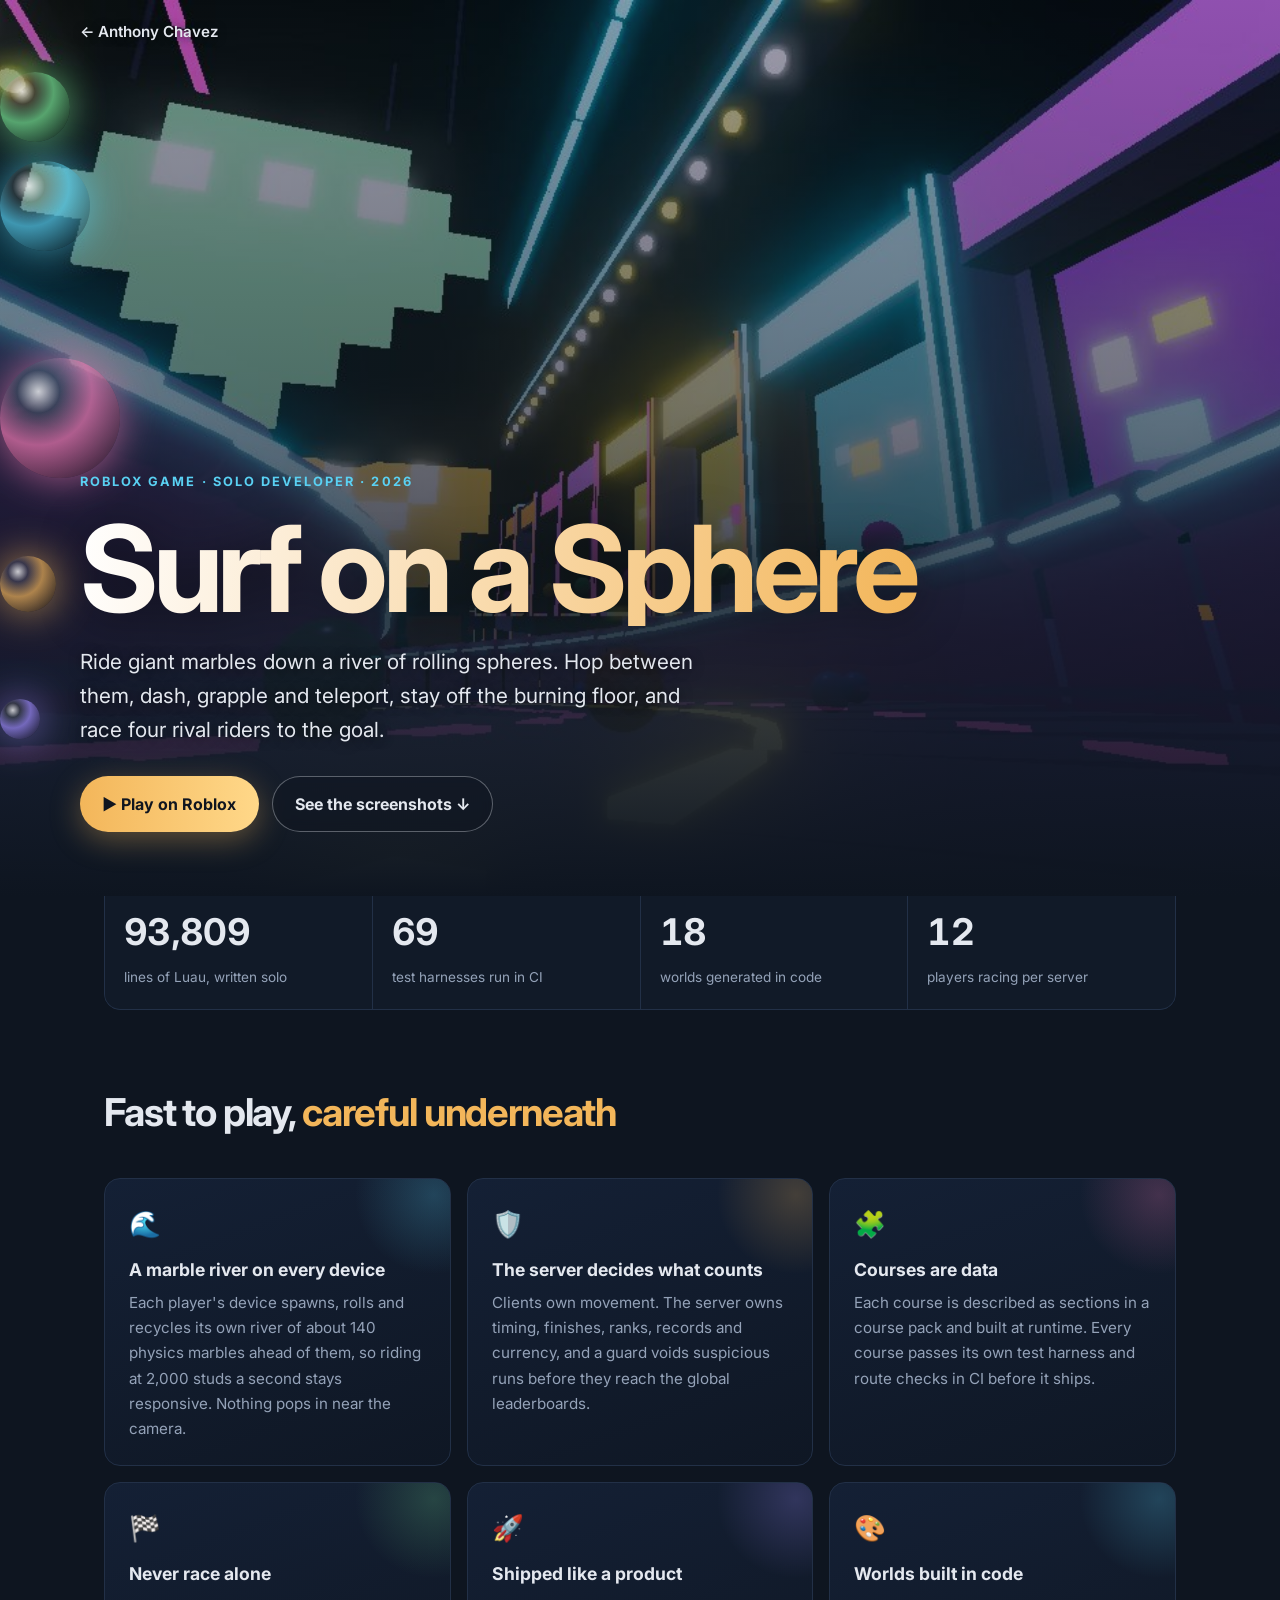
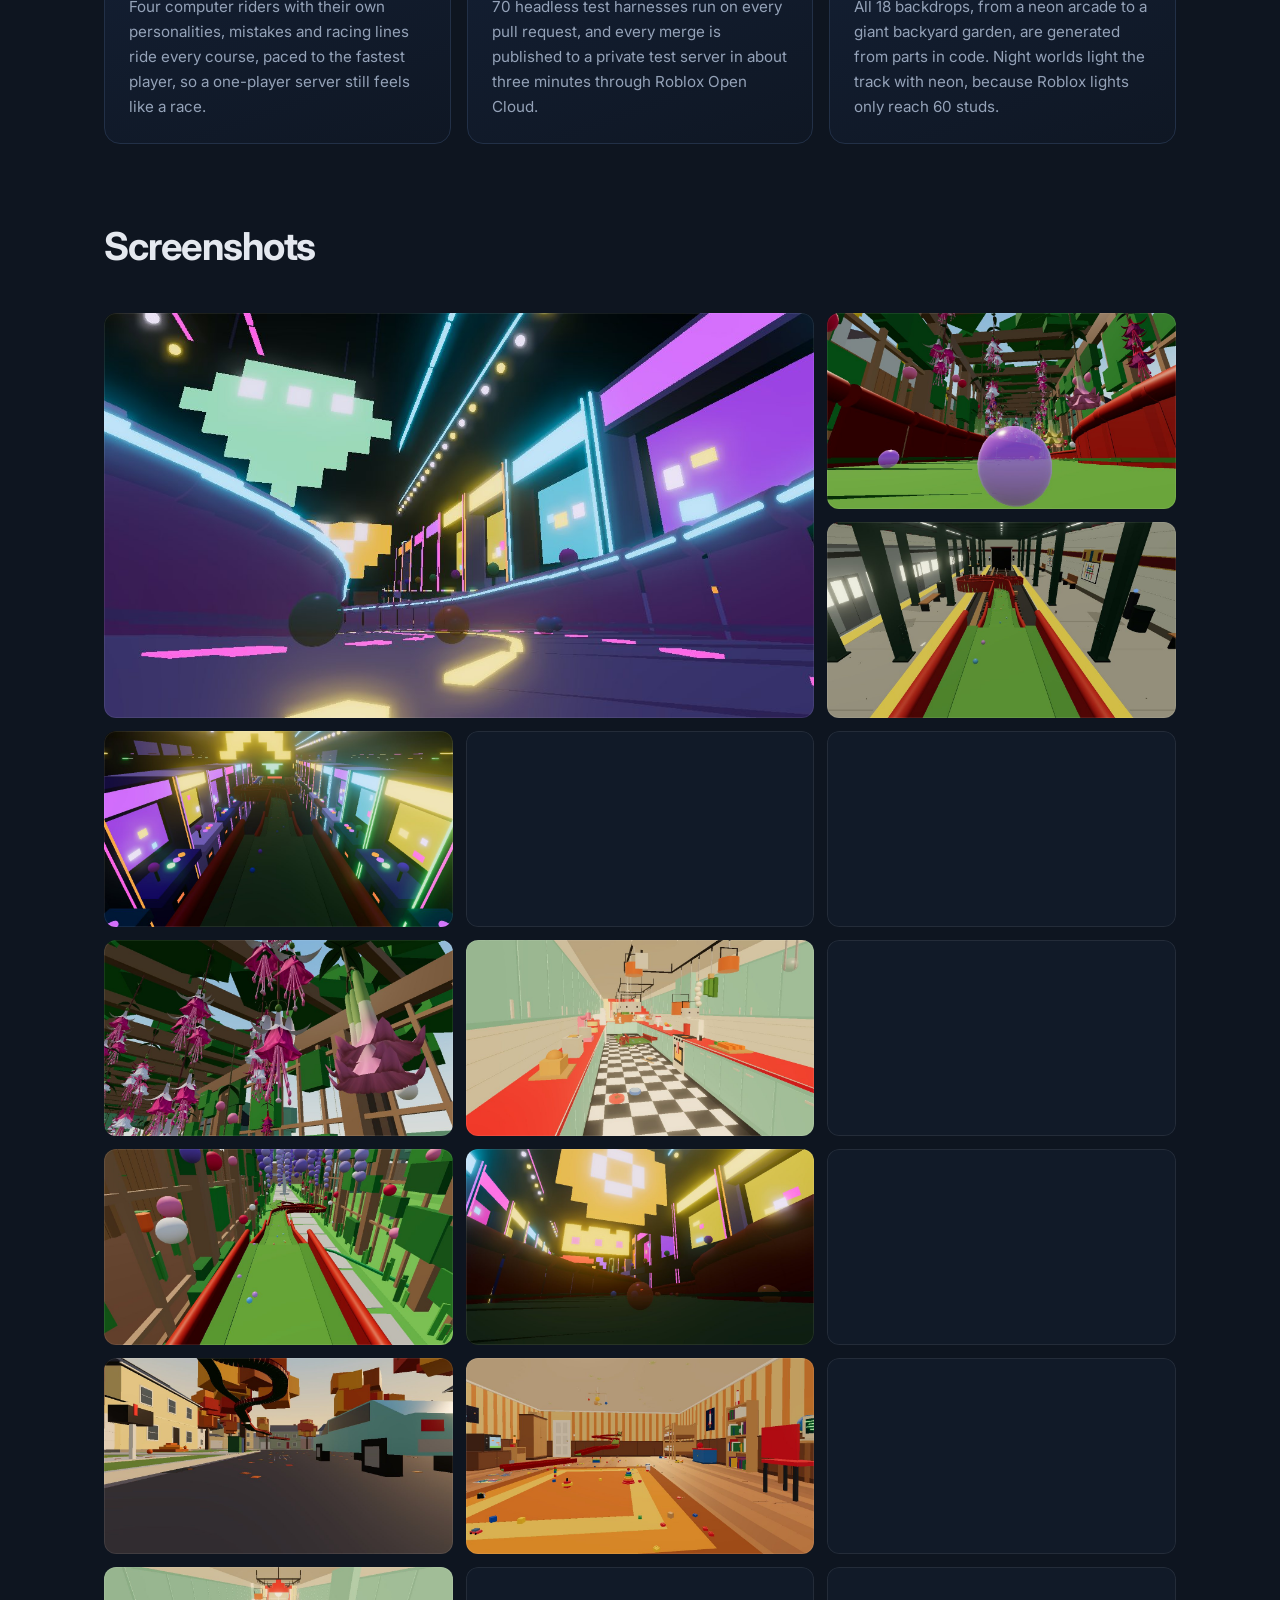
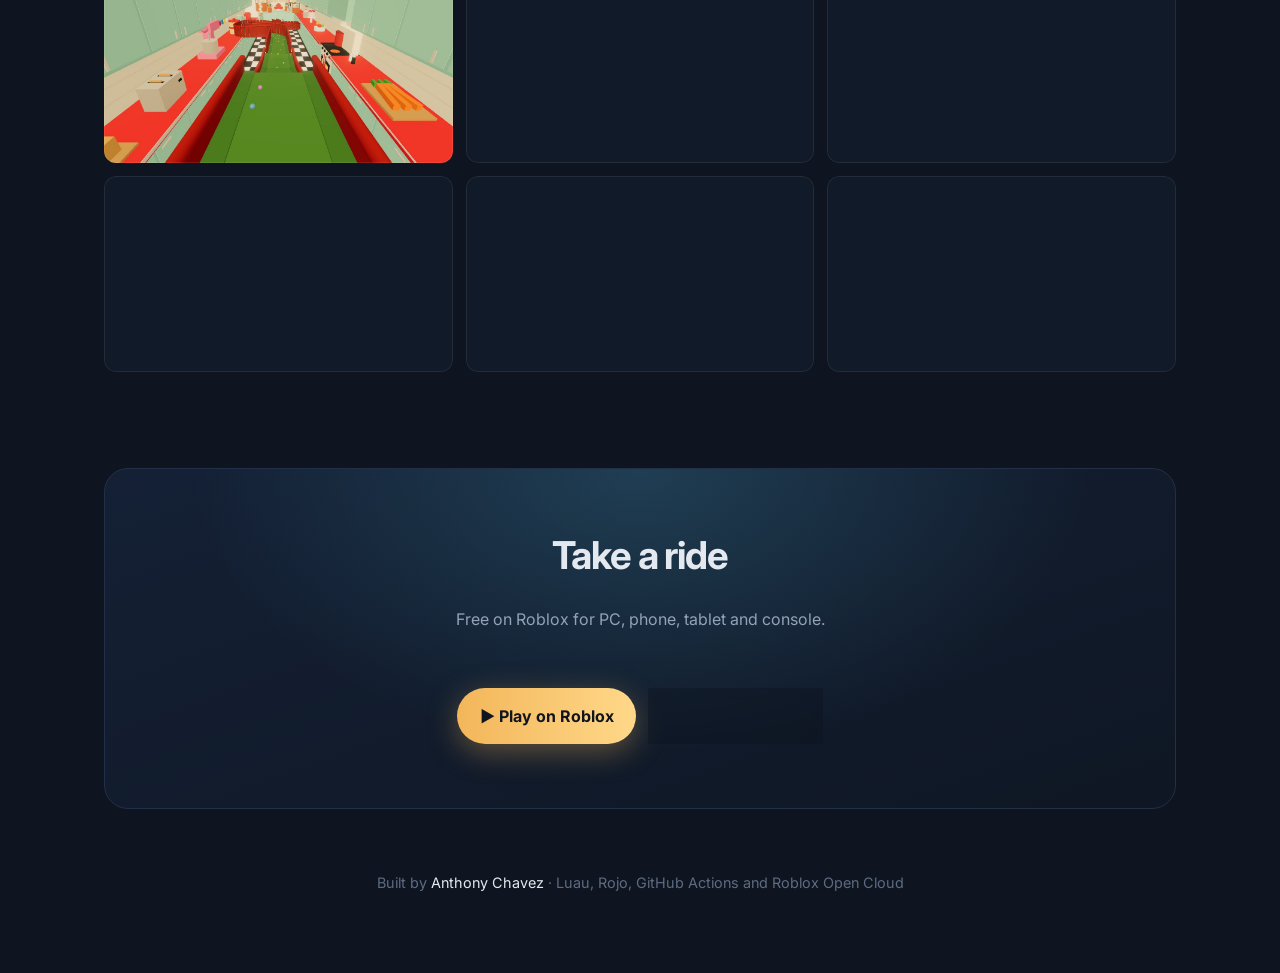
==== surf-on-a-sphere/index.html @ d5e3d101 "Mobile hamburger menu; Surf on a Sphere project and game page Co-Authored-By: Claude Opus 5.5 <norep" ====
<!doctype html>
<html lang="en">
<head>
<meta charset="utf-8">
<meta name="viewport" content="width=device-width, initial-scale=1, viewport-fit=cover">
<meta name="theme-color" content="#0e1520">
<title>Surf on a Sphere · Anthony Chavez</title>
<meta name="description" content="Surf on a Sphere, a Roblox marble-racing platformer built solo by Anthony Chavez.">
<link rel="stylesheet" href="https://fonts.googleapis.com/css2?family=Inter:wght@400;500;600;700&display=swap">
<link rel="stylesheet" href="../style.css">
</head>
<body>
<div class="spot" aria-hidden="true"></div>
<button class="menu-btn" type="button" aria-label="Open menu" aria-expanded="false" aria-controls="mnav"><i></i><i></i><i></i></button>
<nav class="mnav" id="mnav" aria-label="Menu"><a href="../#about"><small>01</small>About</a><a href="../#experience"><small>02</small>Experience</a><a href="../#projects"><small>03</small>Projects</a><a href="../#education"><small>04</small>Education</a><a href="../resume/Anthony_Chavez_Resume.pdf" target="_blank" rel="noopener"><small>05</small>Resume ↗</a>
  <div class="social"><a href="https://github.com/ant-codez" target="_blank" rel="noopener" aria-label="GitHub"><svg viewBox="0 0 16 16" fill="currentColor" aria-hidden="true"><path d="M8 0C3.58 0 0 3.58 0 8c0 3.54 2.29 6.53 5.47 7.59.4.07.55-.17.55-.38 0-.19-.01-.82-.01-1.49-2.01.37-2.53-.49-2.69-.94-.09-.23-.48-.94-.82-1.13-.28-.15-.68-.52-.01-.53.63-.01 1.08.58 1.23.82.72 1.21 1.87.87 2.33.66.07-.52.28-.87.51-1.07-1.78-.2-3.64-.89-3.64-3.95 0-.87.31-1.59.82-2.15-.08-.2-.36-1.02.08-2.12 0 0 .67-.21 2.2.82.64-.18 1.32-.27 2-.27.68 0 1.36.09 2 .27 1.53-1.04 2.2-.82 2.2-.82.44 1.1.16 1.92.08 2.12.51.56.82 1.27.82 2.15 0 3.07-1.87 3.75-3.65 3.95.29.25.54.73.54 1.48 0 1.07-.01 1.93-.01 2.2 0 .21.15.46.55.38A8.013 8.013 0 0016 8c0-4.42-3.58-8-8-8z"/></svg></a><a href="https://www.linkedin.com/in/anthony-chavezdev" target="_blank" rel="noopener" aria-label="LinkedIn"><svg viewBox="0 0 24 24" fill="currentColor" aria-hidden="true"><path d="M20.45 20.45h-3.55v-5.57c0-1.33-.02-3.04-1.85-3.04-1.85 0-2.14 1.45-2.14 2.94v5.67H9.35V9h3.41v1.56h.05c.48-.9 1.64-1.85 3.37-1.85 3.6 0 4.27 2.37 4.27 5.46v6.28zM5.34 7.43a2.06 2.06 0 110-4.12 2.06 2.06 0 010 4.12zM7.12 20.45H3.56V9h3.56v11.45zM22.22 0H1.77C.79 0 0 .77 0 1.73v20.54C0 23.23.79 24 1.77 24h20.45c.98 0 1.78-.77 1.78-1.73V1.73C24 .77 23.2 0 22.22 0z"/></svg></a><a href="mailto:anthonychavez1337@gmail.com" aria-label="Email"><svg viewBox="0 0 24 24" fill="none" stroke="currentColor" stroke-width="1.8" stroke-linecap="round" stroke-linejoin="round" aria-hidden="true"><rect x="2.5" y="4.5" width="19" height="15" rx="2"/><path d="M3 6l9 7 9-7"/></svg></a><a href="../resume/Anthony_Chavez_Resume.pdf" target="_blank" rel="noopener" aria-label="Resume (PDF)"><svg viewBox="0 0 24 24" fill="none" stroke="currentColor" stroke-width="1.8" stroke-linecap="round" stroke-linejoin="round" aria-hidden="true"><path d="M14 2H6a2 2 0 00-2 2v16a2 2 0 002 2h12a2 2 0 002-2V8z"/><path d="M14 2v6h6M8 13h8M8 17h6"/></svg></a></div>
</nav>
<div class="sos">
  <div class="top"><a href="../index.html#projects">← Anthony Chavez</a></div>
  <header class="hero">
    <div class="bg" style="background-image:url('shots/01.jpg')" aria-hidden="true"></div>
    <div class="orbs" aria-hidden="true"><span style="--c:rgba(90,209,243,.8);width:90px;height:90px;top:18%;--y0:0px;--y1:60px;--d:14s;animation-delay:-3s"></span><span style="--c:rgba(243,182,90,.8);width:56px;height:56px;top:62%;--y0:0px;--y1:-40px;--d:11s;animation-delay:-7s"></span><span style="--c:rgba(243,122,180,.8);width:120px;height:120px;top:40%;--y0:20px;--y1:-30px;--d:19s;animation-delay:-12s"></span><span style="--c:rgba(160,140,255,.8);width:40px;height:40px;top:78%;--y0:0px;--y1:20px;--d:9s;animation-delay:-2s"></span><span style="--c:rgba(120,230,150,.8);width:70px;height:70px;top:8%;--y0:10px;--y1:50px;--d:16s;animation-delay:-9s"></span></div>
    <div class="inner">
      <p class="kicker">Roblox game · Solo developer · 2026</p>
      <h1>Surf on a Sphere</h1>
      <p class="lead">Ride giant marbles down a river of rolling spheres. Hop between them, dash, grapple and teleport, stay off the burning floor, and race four rival riders to the goal.</p>
      <div class="ctas"><a class="btn primary" href="https://www.roblox.com/games/78065401856956/Surf-on-a-Sphere" target="_blank" rel="noopener">▶ Play on Roblox</a><a class="btn ghost" href="#gallery">See the screenshots ↓</a></div>
    </div>
  </header>

  <div class="wrap">
    <div class="stats reveal">
      <div><b data-count="95000">95,000</b><span>lines of Luau, written solo</span></div>
      <div><b data-count="70">70</b><span>test harnesses run in CI</span></div>
      <div><b data-count="18">18</b><span>worlds generated in code</span></div>
      <div><b data-count="12">12</b><span>players racing per server</span></div>
    </div>

    <section class="block" aria-labelledby="how">
      <h2 id="how" class="reveal">Fast to play, <em>careful underneath</em></h2>
      <div class="features">
<article class="feat reveal" style="--c:rgba(90, 209, 243, .22);transition-delay:0ms"><span class="ico" aria-hidden="true">🌊</span><h3>A marble river on every device</h3><p>Each player's device spawns, rolls and recycles its own river of about 140 physics marbles ahead of them, so riding at 2,000 studs a second stays responsive. Nothing pops in near the camera.</p></article>
<article class="feat reveal" style="--c:rgba(243, 182, 90, .22);transition-delay:80ms"><span class="ico" aria-hidden="true">🛡️</span><h3>The server decides what counts</h3><p>Clients own movement. The server owns timing, finishes, ranks, records and currency, and a guard voids suspicious runs before they reach the global leaderboards.</p></article>
<article class="feat reveal" style="--c:rgba(243, 122, 180, .22);transition-delay:160ms"><span class="ico" aria-hidden="true">🧩</span><h3>Courses are data</h3><p>Each course is described as sections in a course pack and built at runtime. Every course passes its own test harness and route checks in CI before it ships.</p></article>
<article class="feat reveal" style="--c:rgba(120, 230, 150, .2);transition-delay:0ms"><span class="ico" aria-hidden="true">🏁</span><h3>Never race alone</h3><p>Four computer riders with their own personalities, mistakes and racing lines ride every course, paced to the fastest player, so a one-player server still feels like a race.</p></article>
<article class="feat reveal" style="--c:rgba(160, 140, 255, .22);transition-delay:80ms"><span class="ico" aria-hidden="true">🚀</span><h3>Shipped like a product</h3><p>70 headless test harnesses run on every pull request, and every merge is published to a private test server in about three minutes through Roblox Open Cloud.</p></article>
<article class="feat reveal" style="--c:rgba(90, 209, 243, .22);transition-delay:160ms"><span class="ico" aria-hidden="true">🎨</span><h3>Worlds built in code</h3><p>All 18 backdrops, from a neon arcade to a giant backyard garden, are generated from parts in code. Night worlds light the track with neon, because Roblox lights only reach 60 studs.</p></article>
      </div>
    </section>

    <section class="block" id="gallery" aria-labelledby="gal">
      <h2 id="gal" class="reveal">Screenshots</h2>
      <div class="gallery">
<button class="shot reveal" type="button" data-full="shots/01.jpg" data-cap="Retro Arcade: riding at full speed under the neon" aria-label="Open screenshot: Retro Arcade: riding at full speed under the neon" style="transition-delay:0ms"><img src="shots/01.jpg" alt="Retro Arcade: riding at full speed under the neon" loading="eager" decoding="async" width="1166" height="656"><figcaption>Retro Arcade: riding at full speed under the neon</figcaption></button>
<button class="shot reveal" type="button" data-full="shots/02.jpg" data-cap="Backyard Garden: marble-sized among the flowers" aria-label="Open screenshot: Backyard Garden: marble-sized among the flowers" style="transition-delay:70ms"><img src="shots/02.jpg" alt="Backyard Garden: marble-sized among the flowers" loading="eager" decoding="async" width="1166" height="656"><figcaption>Backyard Garden: marble-sized among the flowers</figcaption></button>
<button class="shot reveal" type="button" data-full="shots/03.jpg" data-cap="Subway Station, seen from the sky deck" aria-label="Open screenshot: Subway Station, seen from the sky deck" style="transition-delay:140ms"><img src="shots/03.jpg" alt="Subway Station, seen from the sky deck" loading="eager" decoding="async" width="1166" height="656"><figcaption>Subway Station, seen from the sky deck</figcaption></button>
<button class="shot reveal" type="button" data-full="shots/04.jpg" data-cap="Retro Arcade, seen from the sky deck" aria-label="Open screenshot: Retro Arcade, seen from the sky deck" style="transition-delay:0ms"><img src="shots/04.jpg" alt="Retro Arcade, seen from the sky deck" loading="lazy" decoding="async" width="1166" height="656"><figcaption>Retro Arcade, seen from the sky deck</figcaption></button>
<button class="shot reveal" type="button" data-full="shots/05.jpg" data-cap="80s Toy Bedroom" aria-label="Open screenshot: 80s Toy Bedroom" style="transition-delay:70ms"><img src="shots/05.jpg" alt="80s Toy Bedroom" loading="lazy" decoding="async" width="1166" height="656"><figcaption>80s Toy Bedroom</figcaption></button>
<button class="shot reveal" type="button" data-full="shots/06.jpg" data-cap="Cul-de-sac" aria-label="Open screenshot: Cul-de-sac" style="transition-delay:140ms"><img src="shots/06.jpg" alt="Cul-de-sac" loading="lazy" decoding="async" width="1166" height="656"><figcaption>Cul-de-sac</figcaption></button>
<button class="shot reveal" type="button" data-full="shots/07.jpg" data-cap="Backyard Garden: fuchsias over the track" aria-label="Open screenshot: Backyard Garden: fuchsias over the track" style="transition-delay:0ms"><img src="shots/07.jpg" alt="Backyard Garden: fuchsias over the track" loading="lazy" decoding="async" width="1166" height="656"><figcaption>Backyard Garden: fuchsias over the track</figcaption></button>
<button class="shot reveal" type="button" data-full="shots/08.jpg" data-cap="Diner Kitchen" aria-label="Open screenshot: Diner Kitchen" style="transition-delay:70ms"><img src="shots/08.jpg" alt="Diner Kitchen" loading="lazy" decoding="async" width="1166" height="656"><figcaption>Diner Kitchen</figcaption></button>
<button class="shot reveal" type="button" data-full="shots/09.jpg" data-cap="Aurora Harbour at night" aria-label="Open screenshot: Aurora Harbour at night" style="transition-delay:140ms"><img src="shots/09.jpg" alt="Aurora Harbour at night" loading="lazy" decoding="async" width="1166" height="656"><figcaption>Aurora Harbour at night</figcaption></button>
<button class="shot reveal" type="button" data-full="shots/10.jpg" data-cap="Backyard Garden, seen from the sky deck" aria-label="Open screenshot: Backyard Garden, seen from the sky deck" style="transition-delay:0ms"><img src="shots/10.jpg" alt="Backyard Garden, seen from the sky deck" loading="lazy" decoding="async" width="1166" height="656"><figcaption>Backyard Garden, seen from the sky deck</figcaption></button>
<button class="shot reveal" type="button" data-full="shots/11.jpg" data-cap="Retro Arcade: pixel art overhead" aria-label="Open screenshot: Retro Arcade: pixel art overhead" style="transition-delay:70ms"><img src="shots/11.jpg" alt="Retro Arcade: pixel art overhead" loading="lazy" decoding="async" width="1166" height="656"><figcaption>Retro Arcade: pixel art overhead</figcaption></button>
<button class="shot reveal" type="button" data-full="shots/12.jpg" data-cap="Subway Station: down on the platform" aria-label="Open screenshot: Subway Station: down on the platform" style="transition-delay:140ms"><img src="shots/12.jpg" alt="Subway Station: down on the platform" loading="lazy" decoding="async" width="1166" height="656"><figcaption>Subway Station: down on the platform</figcaption></button>
<button class="shot reveal" type="button" data-full="shots/13.jpg" data-cap="Cul-de-sac: down in the gutter" aria-label="Open screenshot: Cul-de-sac: down in the gutter" style="transition-delay:0ms"><img src="shots/13.jpg" alt="Cul-de-sac: down in the gutter" loading="lazy" decoding="async" width="1166" height="656"><figcaption>Cul-de-sac: down in the gutter</figcaption></button>
<button class="shot reveal" type="button" data-full="shots/14.jpg" data-cap="80s Toy Bedroom: looking back up the room" aria-label="Open screenshot: 80s Toy Bedroom: looking back up the room" style="transition-delay:70ms"><img src="shots/14.jpg" alt="80s Toy Bedroom: looking back up the room" loading="lazy" decoding="async" width="1166" height="656"><figcaption>80s Toy Bedroom: looking back up the room</figcaption></button>
<button class="shot reveal" type="button" data-full="shots/15.jpg" data-cap="Backyard Garden: looking up through the pergola" aria-label="Open screenshot: Backyard Garden: looking up through the pergola" style="transition-delay:140ms"><img src="shots/15.jpg" alt="Backyard Garden: looking up through the pergola" loading="lazy" decoding="async" width="1166" height="656"><figcaption>Backyard Garden: looking up through the pergola</figcaption></button>
<button class="shot reveal" type="button" data-full="shots/16.jpg" data-cap="Diner Kitchen, seen from the sky deck" aria-label="Open screenshot: Diner Kitchen, seen from the sky deck" style="transition-delay:0ms"><img src="shots/16.jpg" alt="Diner Kitchen, seen from the sky deck" loading="lazy" decoding="async" width="1166" height="656"><figcaption>Diner Kitchen, seen from the sky deck</figcaption></button>
<button class="shot reveal" type="button" data-full="shots/17.jpg" data-cap="The 18 backdrops, all built from parts in code" aria-label="Open screenshot: The 18 backdrops, all built from parts in code" style="transition-delay:70ms"><img src="shots/17.jpg" alt="The 18 backdrops, all built from parts in code" loading="lazy" decoding="async" width="1166" height="656"><figcaption>The 18 backdrops, all built from parts in code</figcaption></button>
<button class="shot reveal" type="button" data-full="shots/18.jpg" data-cap="The daily shop" aria-label="Open screenshot: The daily shop" style="transition-delay:140ms"><img src="shots/18.jpg" alt="The daily shop" loading="lazy" decoding="async" width="1166" height="656"><figcaption>The daily shop</figcaption></button>
<button class="shot reveal" type="button" data-full="shots/19.jpg" data-cap="Marble skins" aria-label="Open screenshot: Marble skins" style="transition-delay:0ms"><img src="shots/19.jpg" alt="Marble skins" loading="lazy" decoding="async" width="1166" height="656"><figcaption>Marble skins</figcaption></button>
<button class="shot reveal" type="button" data-full="shots/20.jpg" data-cap="More marble skins" aria-label="Open screenshot: More marble skins" style="transition-delay:70ms"><img src="shots/20.jpg" alt="More marble skins" loading="lazy" decoding="async" width="1166" height="656"><figcaption>More marble skins</figcaption></button>
<button class="shot reveal" type="button" data-full="shots/21.jpg" data-cap="The marble skin collection" aria-label="Open screenshot: The marble skin collection" style="transition-delay:140ms"><img src="shots/21.jpg" alt="The marble skin collection" loading="lazy" decoding="async" width="1166" height="656"><figcaption>The marble skin collection</figcaption></button>
      </div>
    </section>

    <section class="closing reveal" aria-labelledby="cta">
      <h2 id="cta">Take a ride</h2>
      <p>Free on Roblox for PC, phone, tablet and console.</p>
      <div class="ctas"><a class="btn primary" href="https://www.roblox.com/games/78065401856956/Surf-on-a-Sphere" target="_blank" rel="noopener">▶ Play on Roblox</a><a class="btn ghost" href="../index.html#projects">Back to portfolio</a></div>
    </section>
    <p class="sos-foot">Built by <a href="../index.html">Anthony Chavez</a> · Luau, Rojo, GitHub Actions and Roblox Open Cloud</p>
  </div>
</div>
<div class="lightbox" role="dialog" aria-modal="true" aria-label="Screenshot viewer" aria-hidden="true">
  <button class="lb-btn lb-close" type="button" aria-label="Close">✕</button>
  <button class="lb-btn lb-prev" type="button" aria-label="Previous screenshot">‹</button>
  <figure><img alt=""><figcaption></figcaption></figure>
  <button class="lb-btn lb-next" type="button" aria-label="Next screenshot">›</button>
</div>
<script>
(function () {
  var reduce = matchMedia('(prefers-reduced-motion: reduce)').matches;
  var spot = document.querySelector('.spot');
  if (spot && !reduce) {
    addEventListener('pointermove', function (e) {
      spot.style.setProperty('--x', e.clientX + 'px');
      spot.style.setProperty('--y', e.clientY + 'px');
    }, { passive: true });
  }

  // Mobile menu
  var btn = document.querySelector('.menu-btn'), mnav = document.getElementById('mnav');
  function setMenu(open) {
    if (!btn) return;
    btn.setAttribute('aria-expanded', open ? 'true' : 'false');
    btn.setAttribute('aria-label', open ? 'Close menu' : 'Open menu');
    mnav.classList.toggle('open', open);
    document.body.classList.toggle('menu-open', open);
    if (open) { var f = mnav.querySelector('a'); if (f) f.focus({ preventScroll: true }); }
  }
  if (btn) {
    btn.addEventListener('click', function () { setMenu(btn.getAttribute('aria-expanded') !== 'true'); });
    mnav.addEventListener('click', function (e) { if (e.target.closest('a')) setMenu(false); });
    addEventListener('keydown', function (e) { if (e.key === 'Escape' && mnav.classList.contains('open')) { setMenu(false); btn.focus(); } });
    matchMedia('(min-width: 1024px)').addEventListener('change', function (m) { if (m.matches) setMenu(false); });
  }

  // Sidebar: highlight the section in view
  var links = document.querySelectorAll('nav.sections a');
  if (links.length && 'IntersectionObserver' in window) {
    var byId = {};
    links.forEach(function (a) { byId[a.getAttribute('href').slice(1)] = a; });
    var io = new IntersectionObserver(function (entries) {
      entries.forEach(function (en) {
        if (en.isIntersecting) {
          links.forEach(function (a) { a.classList.remove('on'); });
          var a = byId[en.target.id]; if (a) a.classList.add('on');
        }
      });
    }, { rootMargin: '-30% 0px -60% 0px' });
    Object.keys(byId).forEach(function (id) { var s = document.getElementById(id); if (s) io.observe(s); });
  }

  // Game page: reveal on scroll, count-up stats
  var rev = document.querySelectorAll('.reveal');
  if (rev.length) {
    if (reduce || !('IntersectionObserver' in window)) rev.forEach(function (el) { el.classList.add('in'); });
    else {
      var ro = new IntersectionObserver(function (entries) {
        entries.forEach(function (en) { if (en.isIntersecting) { en.target.classList.add('in'); ro.unobserve(en.target); } });
      }, { rootMargin: '0px 0px -8% 0px' });
      rev.forEach(function (el) { ro.observe(el); });
    }
  }
  var nums = document.querySelectorAll('[data-count]');
  if (nums.length && !reduce && 'IntersectionObserver' in window) {
    var co = new IntersectionObserver(function (entries) {
      entries.forEach(function (en) {
        if (!en.isIntersecting) return;
        co.unobserve(en.target);
        var el = en.target, to = +el.dataset.count, suf = el.dataset.suffix || '', t0 = performance.now();
        (function tick(t) {
          var k = Math.min(1, (t - t0) / 1400), v = Math.round(to * (1 - Math.pow(1 - k, 3)));
          el.textContent = v.toLocaleString('en-US') + suf;
          if (k < 1) requestAnimationFrame(tick);
        })(t0);
      });
    });
    nums.forEach(function (el) { co.observe(el); });
  }

  // Game page: lightbox
  var shots = Array.prototype.slice.call(document.querySelectorAll('.shot'));
  var lb = document.querySelector('.lightbox');
  if (shots.length && lb) {
    var img = lb.querySelector('img'), cap = lb.querySelector('figcaption'), idx = 0, last = null;
    function show(i) {
      idx = (i + shots.length) % shots.length;
      var s = shots[idx];
      img.src = s.dataset.full; img.alt = s.dataset.cap || '';
      cap.innerHTML = '';
      cap.appendChild(document.createTextNode(s.dataset.cap || ''));
      var n = document.createElement('span'); n.textContent = (idx + 1) + ' / ' + shots.length; cap.appendChild(n);
    }
    function open(i) { last = document.activeElement; show(i); lb.classList.add('open'); lb.setAttribute('aria-hidden', 'false'); document.body.classList.add('menu-open'); lb.querySelector('.lb-close').focus(); }
    function close() { lb.classList.remove('open'); lb.setAttribute('aria-hidden', 'true'); document.body.classList.remove('menu-open'); if (last) last.focus(); }
    shots.forEach(function (s, i) { s.addEventListener('click', function () { open(i); }); });
    lb.querySelector('.lb-close').addEventListener('click', close);
    lb.querySelector('.lb-prev').addEventListener('click', function () { show(idx - 1); });
    lb.querySelector('.lb-next').addEventListener('click', function () { show(idx + 1); });
    lb.addEventListener('click', function (e) { if (e.target === lb) close(); });
    addEventListener('keydown', function (e) {
      if (!lb.classList.contains('open')) return;
      if (e.key === 'Escape') close();
      else if (e.key === 'ArrowLeft') show(idx - 1);
      else if (e.key === 'ArrowRight') show(idx + 1);
    });
    var x0 = null;
    lb.addEventListener('touchstart', function (e) { x0 = e.touches[0].clientX; }, { passive: true });
    lb.addEventListener('touchend', function (e) {
      if (x0 === null) return; var dx = e.changedTouches[0].clientX - x0; x0 = null;
      if (Math.abs(dx) > 50) show(idx + (dx < 0 ? 1 : -1));
    });
  }
})();
</script>
</body>
</html>
---- style.css ----
/* Layout: two columns on desktop. The left column (name, role, section nav, social links) stays pinned while the right column scrolls.
   One column on phones. Deliberately single-theme (dark), so colors are set explicitly. */
:root {
  --bg: #0e1520; --bg-hi: #17243a; --fg: #e4e8ef; --text: #94a2b8; --dim: #5d6b80; --line: #223047;
  --accent: #f3b65a; --accent-bg: rgba(243, 182, 90, .1); --card-hover: rgba(148, 162, 184, .06);
  --sans: "Inter", system-ui, -apple-system, "Segoe UI", sans-serif;
  color-scheme: dark;
}
* { box-sizing: border-box; }
html { scroll-behavior: smooth; -webkit-text-size-adjust: 100%; }
@media (prefers-reduced-motion: reduce) { html { scroll-behavior: auto; } }
body { margin: 0; background: var(--bg); color: var(--text); font-family: var(--sans); font-size: 16px; line-height: 1.65; -webkit-font-smoothing: antialiased; }
body::selection, ::selection { background: var(--accent); color: var(--bg); }
.spot { pointer-events: none; position: fixed; inset: 0; z-index: 0; background: radial-gradient(600px at var(--x, 50%) var(--y, -10%), rgba(60, 90, 150, .16), transparent 80%); }
a { color: var(--fg); text-decoration: none; }
a:hover { color: var(--accent); }
:focus-visible { outline: 2px solid var(--accent); outline-offset: 3px; border-radius: 4px; }
.page { position: relative; z-index: 1; max-width: 80rem; margin: 0 auto;
  padding-left: max(24px, env(safe-area-inset-left, 0px)); padding-right: max(24px, env(safe-area-inset-right, 0px)); }
.layout { display: grid; grid-template-columns: 1fr; gap: 1rem; }
header.side { padding-block: 3.5rem 1rem; display: grid; gap: 1rem; align-content: start; }
h1 { margin: 0; color: var(--fg); font-size: clamp(2.4rem, 6vw, 3rem); font-weight: 700; letter-spacing: -0.025em; line-height: 1.1; }
.role { margin: 0; color: var(--fg); font-size: 1.2rem; font-weight: 500; }
.tag { margin: 0; max-width: 20rem; }
nav.sections { display: none; }
.social { display: flex; gap: 1.25rem; align-items: center; margin-top: .5rem; }
.social a { color: var(--text); display: inline-flex; }
.social a:hover { color: var(--fg); }
.social svg { width: 22px; height: 22px; }
main { padding-block: 1rem 5rem; display: grid; gap: 5rem; }
section { display: grid; gap: 1.25rem; scroll-margin-top: 4rem; }
.sticky-h { position: sticky; top: env(safe-area-inset-top, 0px); z-index: 2; margin: 0 -24px; padding: 1rem 24px; background: rgba(14, 21, 32, .78); backdrop-filter: blur(8px); -webkit-backdrop-filter: blur(8px);
  color: var(--fg); font-size: .8rem; font-weight: 700; letter-spacing: .12em; text-transform: uppercase; }
.about p { margin: 0 0 1rem; }
.about b, .about a { color: var(--fg); font-weight: 500; }
.about a:hover { color: var(--accent); }
.email { color: var(--fg); user-select: all; }

ol.list { list-style: none; margin: 0; padding: 0; display: grid; gap: 1rem; }
.item { position: relative; display: grid; grid-template-columns: 1fr; gap: .4rem 1.5rem; padding: 1rem; margin: 0 -1rem; border-radius: 8px; transition: background-color .15s; }
.item:hover { background: var(--card-hover); box-shadow: inset 0 1px 0 rgba(148, 163, 184, .08); }
.item .when { font-size: .75rem; font-weight: 600; letter-spacing: .06em; text-transform: uppercase; color: var(--dim); padding-top: .25rem; font-variant-numeric: tabular-nums; }
.item h3 { margin: 0; font-size: 1rem; font-weight: 500; color: var(--fg); line-height: 1.4; }
.item h3 a::after { content: ""; position: absolute; inset: 0; border-radius: 8px; }
.item h3 .arrow { display: inline-block; transition: transform .15s; margin-left: .2rem; }
.item:hover h3, .item:hover h3 a { color: var(--accent); }
.item:hover h3 .arrow { transform: translate(2px, -2px); }
.item p { margin: 0; font-size: .92rem; }
.item p a { text-decoration: underline; text-decoration-color: var(--dim); text-underline-offset: 3px; position: relative; z-index: 1; }
.item .sub { color: var(--dim); font-size: .9rem; }
.pills { display: flex; flex-wrap: wrap; gap: .4rem; margin-top: .3rem; }
.pills span { font-size: .75rem; font-weight: 500; color: var(--accent); background: var(--accent-bg); padding: .2rem .7rem; border-radius: 999px; }
.more { font-weight: 600; color: var(--fg); display: inline-flex; gap: .3rem; }
.more:hover { color: var(--accent); }
.nolink { color: var(--dim); font-size: .8rem; font-weight: 400; margin-left: .4rem; }
footer { color: var(--dim); font-size: .85rem; max-width: 28rem; }
footer a { color: var(--text); }

@media (min-width: 1024px) {
  .layout { grid-template-columns: minmax(0, 1fr) minmax(0, 1.15fr); gap: 4rem; }
  header.side { position: sticky; top: 0; height: 100vh; padding-block: 6rem; display: flex; flex-direction: column; }
  header.side .grow { flex: 1; }
  nav.sections { display: grid; gap: .25rem; margin-top: 4rem; }
  nav.sections a { display: flex; align-items: center; gap: 1rem; padding: .55rem 0; font-size: .75rem; font-weight: 700; letter-spacing: .12em; text-transform: uppercase; color: var(--dim); }
  nav.sections a::before { content: ""; width: 2rem; height: 1px; background: var(--dim); transition: width .15s, background-color .15s; }
  nav.sections a:hover, nav.sections a.on { color: var(--fg); }
  nav.sections a:hover::before, nav.sections a.on::before { width: 4rem; background: var(--fg); }
  main { padding-block: 6rem; gap: 6rem; }
  .sticky-h { position: absolute; width: 1px; height: 1px; overflow: hidden; clip: rect(0 0 0 0); }
  .item { grid-template-columns: 8rem minmax(0, 1fr); }
  ol.list:hover .item { opacity: .55; transition: opacity .15s; }
  ol.list:hover .item:hover { opacity: 1; }
}

/* Mobile menu: a fixed hamburger button opens a full-screen list of the sections. Hidden on desktop, where the sidebar nav shows. */
.menu-btn { position: fixed; z-index: 30; top: max(12px, env(safe-area-inset-top, 0px)); right: max(16px, env(safe-area-inset-right, 0px));
  width: 46px; height: 46px; display: grid; place-items: center; padding: 0; border: 1px solid var(--line); border-radius: 12px;
  background: rgba(14, 21, 32, .82); backdrop-filter: blur(10px); -webkit-backdrop-filter: blur(10px); color: var(--fg); cursor: pointer; }
.menu-btn i { position: absolute; left: 13px; width: 20px; height: 2px; border-radius: 2px; background: currentColor; transition: transform .25s, opacity .2s; }
.menu-btn i:nth-child(1) { transform: translateY(-6px); }
.menu-btn i:nth-child(3) { transform: translateY(6px); }
.menu-btn[aria-expanded="true"] i:nth-child(1) { transform: rotate(45deg); }
.menu-btn[aria-expanded="true"] i:nth-child(2) { opacity: 0; }
.menu-btn[aria-expanded="true"] i:nth-child(3) { transform: rotate(-45deg); }
.mnav { position: fixed; inset: 0; z-index: 25; display: flex; flex-direction: column; justify-content: center; gap: .25rem;
  padding: 5rem max(28px, env(safe-area-inset-left, 0px)) 3rem; background: rgba(9, 14, 22, .97); backdrop-filter: blur(12px); -webkit-backdrop-filter: blur(12px);
  opacity: 0; visibility: hidden; transition: opacity .25s, visibility .25s; }
.mnav.open { opacity: 1; visibility: visible; }
.mnav a { display: flex; align-items: baseline; gap: 1rem; padding: .55rem 0; color: var(--fg); font-size: clamp(1.8rem, 8vw, 2.6rem); font-weight: 700; letter-spacing: -.02em;
  opacity: 0; transform: translateY(14px); transition: opacity .3s, transform .3s, color .15s; }
.mnav a small { color: var(--accent); font-size: .85rem; font-weight: 600; font-variant-numeric: tabular-nums; }
.mnav a:hover { color: var(--accent); }
.mnav.open a { opacity: 1; transform: none; }
.mnav.open a:nth-child(2) { transition-delay: .04s; } .mnav.open a:nth-child(3) { transition-delay: .08s; }
.mnav.open a:nth-child(4) { transition-delay: .12s; } .mnav.open a:nth-child(5) { transition-delay: .16s; } .mnav.open a:nth-child(6) { transition-delay: .2s; }
.mnav .social { margin-top: 2rem; }
body.menu-open { overflow: hidden; }
@media (min-width: 1024px) { .menu-btn, .mnav { display: none; } }
@media (prefers-reduced-motion: reduce) { .mnav a, .menu-btn i { transition: none; } }

/* Project thumbnail (Surf on a Sphere) */
.item .thumb { display: block; width: 100%; height: auto; max-width: 12rem; aspect-ratio: 16 / 9; object-fit: cover; border-radius: 6px; border: 2px solid var(--line); margin-top: .5rem; transition: border-color .15s, transform .2s; }
.item:hover .thumb { border-color: rgba(243, 182, 90, .55); }
.item .when .thumb { margin-top: .6rem; }
.item.feature { background: linear-gradient(120deg, rgba(90, 209, 243, .06), rgba(243, 182, 90, .06)); box-shadow: inset 0 0 0 1px rgba(148, 163, 184, .1); }
.new { display: inline-block; margin-left: .5rem; padding: .05rem .5rem; border-radius: 999px; font-size: .68rem; font-weight: 700; letter-spacing: .06em; text-transform: uppercase;
  color: var(--bg); background: linear-gradient(90deg, var(--accent), #5ad1f3); vertical-align: 2px; }

/* Surf on a Sphere page */
.sos { --sky: #5ad1f3; --pink: #f37ab4; position: relative; z-index: 1; overflow-x: clip; }
.sos .top { position: absolute; z-index: 5; top: 0; left: 0; right: 0; padding: max(18px, env(safe-area-inset-top, 0px)) max(24px, env(safe-area-inset-left, 0px)); }
.sos .top a { color: var(--fg); font-weight: 600; font-size: .95rem; text-shadow: 0 1px 8px rgba(0, 0, 0, .6); }
.sos .top a:hover { color: var(--accent); }
.hero { position: relative; min-height: min(100svh, 56rem); display: grid; align-items: end; padding: 7rem max(24px, env(safe-area-inset-left, 0px)) 4rem; isolation: isolate; overflow: hidden; }
.hero .bg { position: absolute; inset: 0; z-index: -2; background-size: cover; background-position: center; animation: kenburns 24s ease-in-out infinite alternate; }
.hero::before { content: ""; position: absolute; inset: 0; z-index: -1;
  background: linear-gradient(180deg, rgba(14, 21, 32, .35) 0%, rgba(14, 21, 32, .55) 45%, var(--bg) 100%), radial-gradient(80% 60% at 20% 100%, rgba(90, 209, 243, .25), transparent 70%); }
@keyframes kenburns { from { transform: scale(1.04) translate(0, 0); } to { transform: scale(1.16) translate(-2%, -2%); } }
.orbs { position: absolute; inset: 0; z-index: -1; pointer-events: none; overflow: hidden; }
.orbs span { position: absolute; border-radius: 50%; background: radial-gradient(circle at 32% 28%, rgba(255, 255, 255, .9), rgba(255, 255, 255, .15) 18%, var(--c) 45%, rgba(0, 0, 0, .55) 100%);
  box-shadow: 0 0 40px var(--c); opacity: .85; animation: roll var(--d) linear infinite; }
@keyframes roll { from { transform: translate(-20vw, var(--y0)) rotate(0); } to { transform: translate(120vw, var(--y1)) rotate(720deg); } }
.hero .inner { max-width: 70rem; width: 100%; margin: 0 auto; display: grid; gap: 1.2rem; }
.kicker { margin: 0; color: var(--sky); font-size: .8rem; font-weight: 700; letter-spacing: .16em; text-transform: uppercase; }
.sos h1 { font-size: clamp(3rem, 11vw, 7.5rem); line-height: .95; letter-spacing: -.045em;
  background: linear-gradient(100deg, #fff 0%, var(--accent) 30%, var(--pink) 50%, var(--sky) 70%, #fff 100%); background-size: 250% 100%;
  -webkit-background-clip: text; background-clip: text; color: transparent; animation: shine 8s linear infinite; filter: drop-shadow(0 4px 24px rgba(0, 0, 0, .45)); }
@keyframes shine { to { background-position: -250% 0; } }
.sos .lead { margin: 0; max-width: 40rem; color: var(--fg); font-size: clamp(1.05rem, 2.4vw, 1.3rem); text-shadow: 0 1px 12px rgba(0, 0, 0, .6); }
.ctas { display: flex; flex-wrap: wrap; gap: .8rem; margin-top: .6rem; }
.btn { display: inline-flex; align-items: center; gap: .5rem; padding: .85rem 1.4rem; border-radius: 999px; font-weight: 700; font-size: 1rem; transition: transform .15s, box-shadow .15s, background-color .15s; }
.btn.primary { color: #10151f; background: linear-gradient(90deg, var(--accent), #ffd889); box-shadow: 0 8px 30px rgba(243, 182, 90, .35); }
.btn.primary:hover { color: #10151f; transform: translateY(-2px); box-shadow: 0 12px 40px rgba(243, 182, 90, .5); }
.btn.ghost { color: var(--fg); border: 1px solid rgba(228, 232, 239, .35); background: rgba(14, 21, 32, .45); backdrop-filter: blur(6px); }
.btn.ghost:hover { color: var(--fg); border-color: var(--sky); transform: translateY(-2px); }
.wrap { max-width: 70rem; margin: 0 auto; padding: 0 max(24px, env(safe-area-inset-left, 0px)); }
.stats { display: grid; grid-template-columns: repeat(2, 1fr); gap: 1px; margin-top: -1rem; border-radius: 16px; overflow: hidden; background: var(--line); border: 1px solid var(--line); }
.stats div { display: grid; gap: .2rem; padding: 1.3rem 1.2rem; background: #111a28; }
.stats b { font-size: clamp(1.6rem, 4vw, 2.3rem); font-weight: 700; color: var(--fg); letter-spacing: -.02em; font-variant-numeric: tabular-nums; }
.stats span { font-size: .85rem; }
.sos h2 { margin: 0 0 1.5rem; color: var(--fg); font-size: clamp(1.6rem, 4vw, 2.4rem); letter-spacing: -.03em; line-height: 1.15; }
.sos h2 em { font-style: normal; color: var(--accent); }
.block { padding-block: 5rem 0; }
.features { display: grid; gap: 1rem; }
.feat { position: relative; padding: 1.5rem; border-radius: 16px; background: linear-gradient(160deg, #142035, #0f1724); border: 1px solid var(--line); overflow: hidden; transition: transform .2s, border-color .2s; }
.feat::after { content: ""; position: absolute; width: 10rem; height: 10rem; right: -4rem; top: -4rem; border-radius: 50%; background: radial-gradient(circle, var(--c, rgba(90, 209, 243, .2)), transparent 70%); }
.feat:hover { transform: translateY(-4px); border-color: rgba(90, 209, 243, .4); }
.feat h3 { margin: 0 0 .4rem; color: var(--fg); font-size: 1.1rem; }
.feat p { margin: 0; font-size: .95rem; }
.feat .ico { font-size: 1.6rem; margin-bottom: .6rem; display: block; }
.gallery { display: grid; grid-template-columns: 1fr; gap: .8rem; }
.shot { position: relative; padding: 0; border: 0; border-radius: 12px; overflow: hidden; cursor: zoom-in; background: #111a28; aspect-ratio: 16 / 9; display: block; width: 100%; }
.shot img { width: 100%; height: 100%; object-fit: cover; display: block; transition: transform .5s cubic-bezier(.2, .7, .2, 1), filter .3s; }
.shot::after { content: ""; position: absolute; inset: 0; border-radius: 12px; box-shadow: inset 0 0 0 1px rgba(255, 255, 255, .08); transition: box-shadow .2s; }
.shot:hover img { transform: scale(1.06); filter: saturate(1.15); }
.shot:hover::after { box-shadow: inset 0 0 0 2px var(--accent); }
.shot figcaption { position: absolute; left: 0; right: 0; bottom: 0; padding: 2rem 1rem .8rem; text-align: left; color: var(--fg); font-size: .9rem; font-weight: 500;
  background: linear-gradient(transparent, rgba(0, 0, 0, .7)); opacity: 0; transform: translateY(6px); transition: opacity .2s, transform .2s; }
.shot:hover figcaption, .shot:focus-visible figcaption { opacity: 1; transform: none; }
.closing { margin: 6rem 0 0; padding: 4rem 1.5rem; text-align: center; border-radius: 24px; position: relative; overflow: hidden;
  background: radial-gradient(60% 120% at 50% 0%, rgba(90, 209, 243, .18), transparent 70%), linear-gradient(160deg, #142035, #0f1724); border: 1px solid var(--line); }
.closing h2 { margin-bottom: .6rem; }
.closing p { margin: 0 auto 1.6rem; max-width: 32rem; }
.closing .ctas { justify-content: center; }
.sos-foot { padding: 3rem 0 4rem; text-align: center; color: var(--dim); font-size: .9rem; }
.reveal { opacity: 0; transform: translateY(24px); transition: opacity .7s ease, transform .7s cubic-bezier(.2, .7, .2, 1); }
.reveal.in { opacity: 1; transform: none; }
.lightbox { position: fixed; inset: 0; z-index: 40; display: grid; place-items: center; padding: 3.5rem 1rem; background: rgba(5, 8, 13, .94); backdrop-filter: blur(8px);
  opacity: 0; visibility: hidden; transition: opacity .2s, visibility .2s; }
.lightbox.open { opacity: 1; visibility: visible; }
.lightbox figure { margin: 0; display: grid; gap: .8rem; justify-items: center; max-width: min(96vw, 1400px); }
.lightbox img { max-width: 100%; max-height: calc(100svh - 9rem); border-radius: 10px; box-shadow: 0 20px 80px rgba(0, 0, 0, .6); }
.lightbox figcaption { color: var(--fg); font-size: .95rem; text-align: center; }
.lightbox figcaption span { color: var(--dim); margin-left: .6rem; font-variant-numeric: tabular-nums; }
.lb-btn { position: absolute; display: grid; place-items: center; width: 48px; height: 48px; border-radius: 50%; border: 1px solid var(--line); background: rgba(23, 36, 58, .85); color: var(--fg); font-size: 1.4rem; cursor: pointer; }
.lb-btn:hover { border-color: var(--accent); color: var(--accent); }
.lb-close { top: max(12px, env(safe-area-inset-top, 0px)); right: 16px; }
.lb-prev { left: 12px; top: 50%; transform: translateY(-50%); }
.lb-next { right: 12px; top: 50%; transform: translateY(-50%); }
@media (min-width: 700px) {
  .stats { grid-template-columns: repeat(4, 1fr); }
  .features { grid-template-columns: repeat(2, 1fr); }
  .gallery { grid-template-columns: repeat(2, 1fr); }
  .gallery .shot:first-child { grid-column: 1 / -1; }
}
@media (min-width: 1024px) {
  .features { grid-template-columns: repeat(3, 1fr); }
  .gallery { grid-template-columns: repeat(3, 1fr); }
  .gallery .shot:first-child { grid-column: span 2; grid-row: span 2; aspect-ratio: auto; }
  .sos .top { padding-inline: max(48px, calc((100vw - 70rem) / 2)); }
}
@media (prefers-reduced-motion: reduce) {
  .hero .bg, .sos h1, .orbs span { animation: none; }
  .reveal { opacity: 1; transform: none; transition: none; }
}

/* Case-study pages */
.study { max-width: 44rem; margin: 0 auto; padding-block: 4rem 5rem; display: grid; gap: 2.25rem; position: relative; z-index: 1;
  padding-left: max(24px, env(safe-area-inset-left, 0px)); padding-right: max(24px, env(safe-area-inset-right, 0px)); }
.back { color: var(--accent); font-weight: 600; font-size: .95rem; }
.study header { display: grid; gap: .6rem; }
.study .kicker { margin: 0; color: var(--accent); font-size: .78rem; font-weight: 700; letter-spacing: .12em; text-transform: uppercase; }
.study h1 { font-size: clamp(1.9rem, 5vw, 2.6rem); text-wrap: balance; }
.study .lead { margin: 0; font-size: 1.1rem; }
.study section { gap: .75rem; }
.study h2 { margin: 0; color: var(--fg); font-size: .8rem; font-weight: 700; letter-spacing: .12em; text-transform: uppercase; }
.study section p, .study section li { font-size: 1.05rem; margin: 0; }
.study ul { margin: 0; padding-left: 1.2rem; display: grid; gap: .5rem; }
.study li::marker { color: var(--accent); }
.study b, .study a:not(.back) { color: var(--fg); }
.study section a { text-decoration: underline; text-decoration-color: var(--dim); text-underline-offset: 3px; }
.facts { display: grid; grid-template-columns: repeat(auto-fit, minmax(8rem, 1fr)); gap: 1rem; padding: 1.1rem 1.25rem; border: 1px solid var(--line); border-radius: 10px; background: rgba(23, 36, 58, .5); }
.facts div { display: grid; }
.facts b { color: var(--fg); font-size: 1.5rem; font-weight: 700; font-variant-numeric: tabular-nums; }
.facts span { font-size: .82rem; }
.next { display: flex; flex-wrap: wrap; justify-content: space-between; gap: 1rem; padding-top: 1.5rem; border-top: 1px solid var(--line); font-weight: 500; }
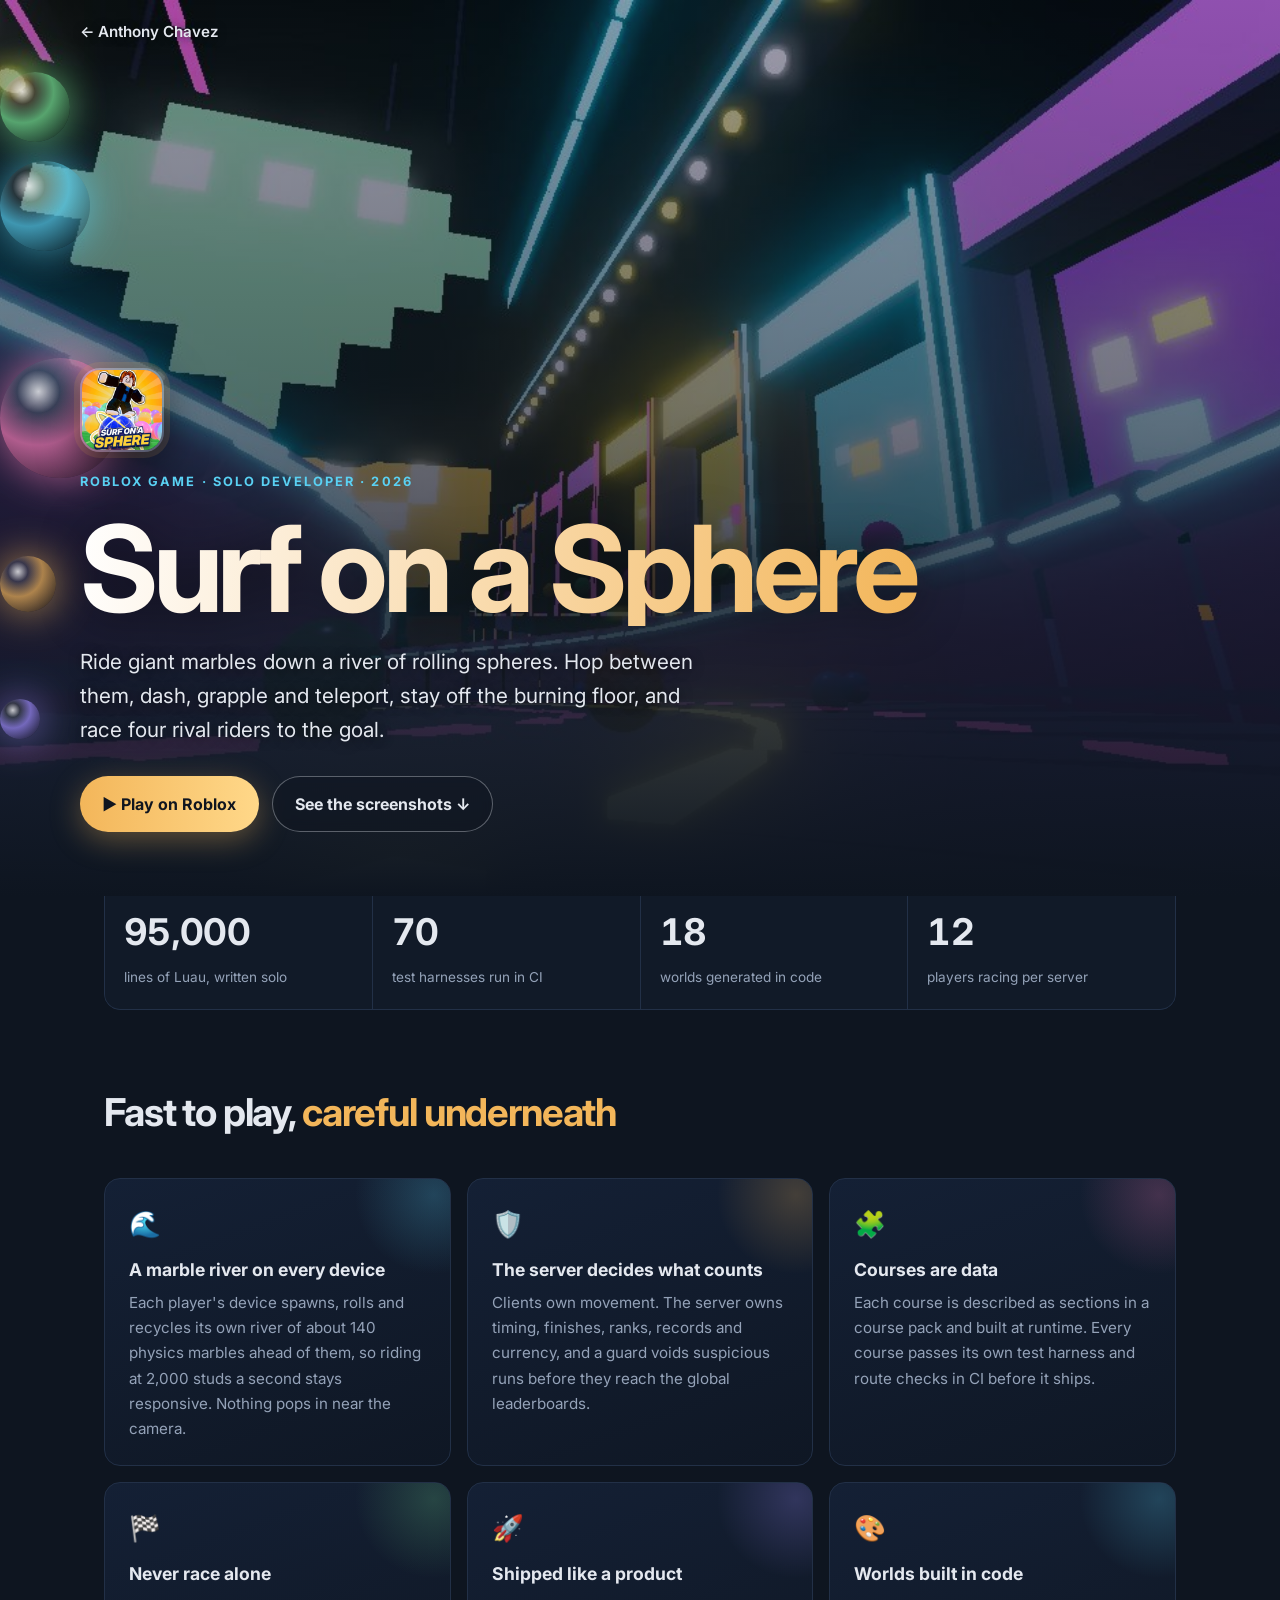
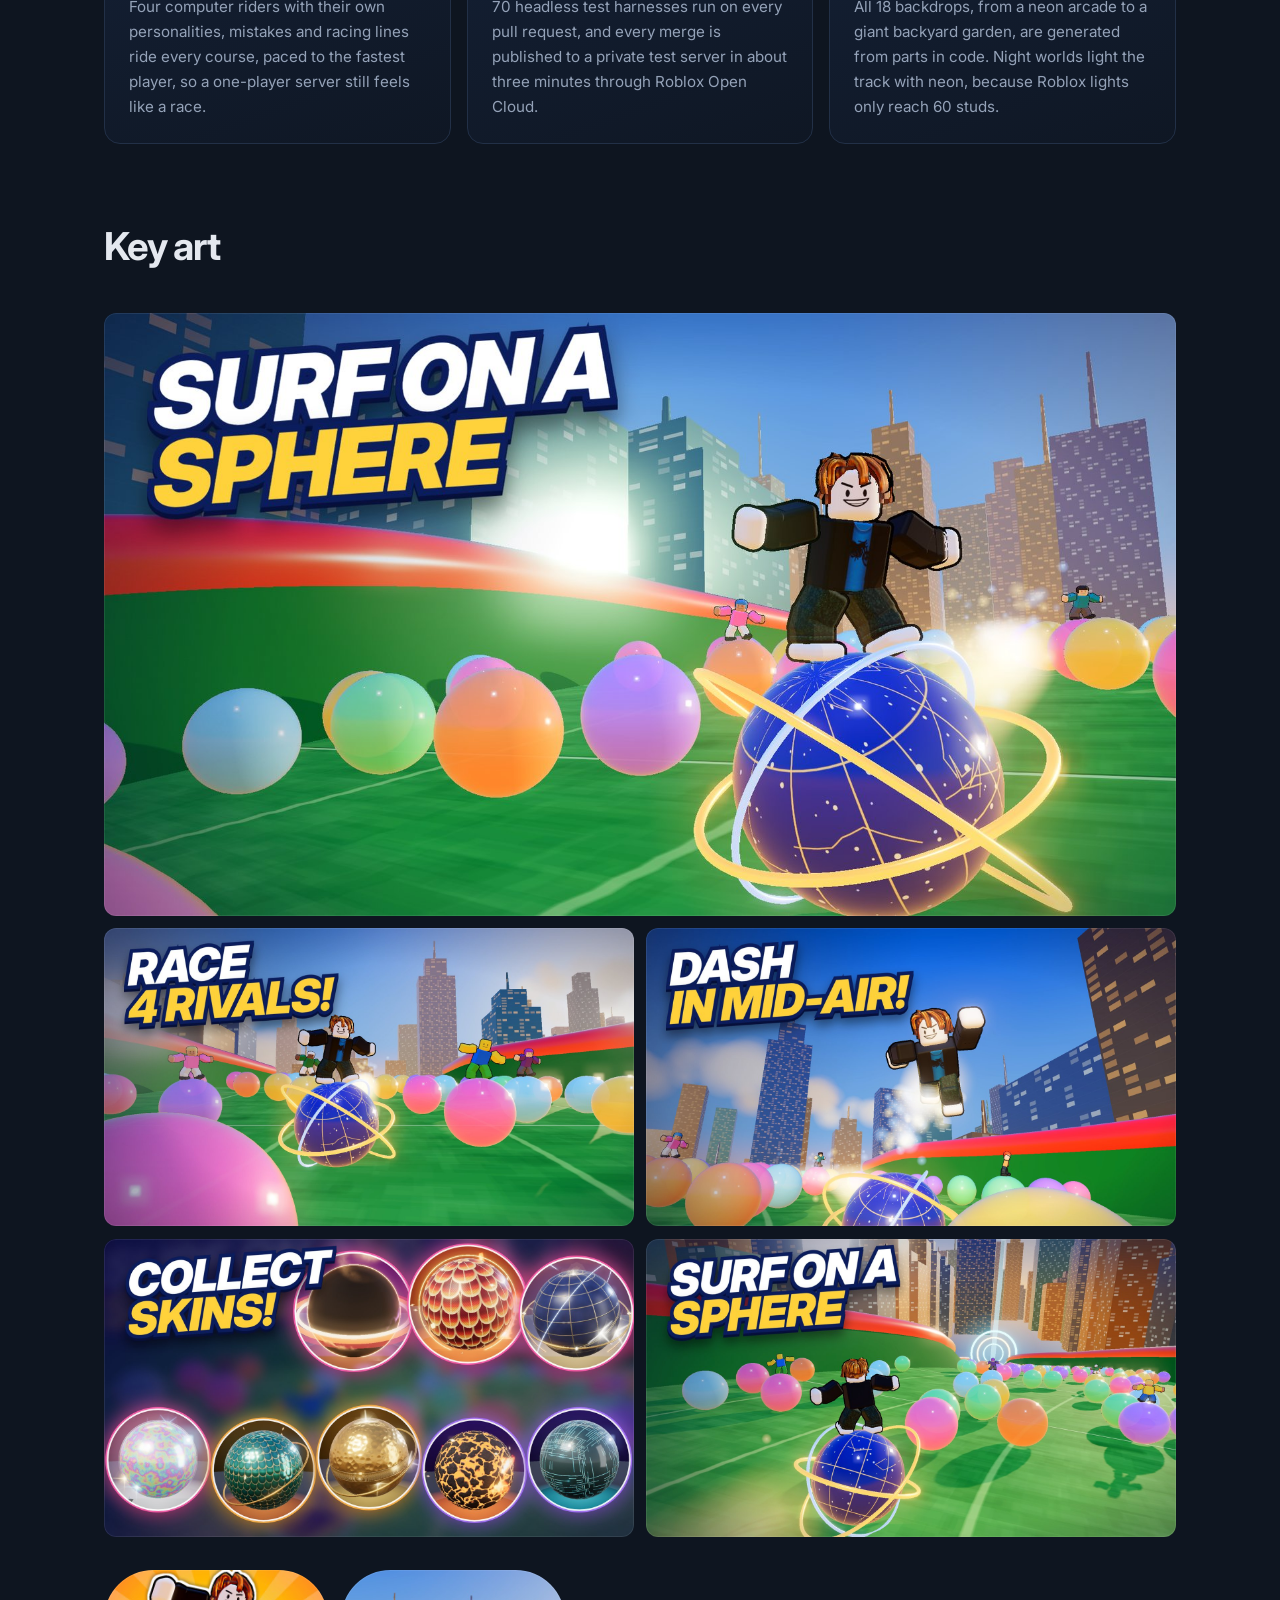
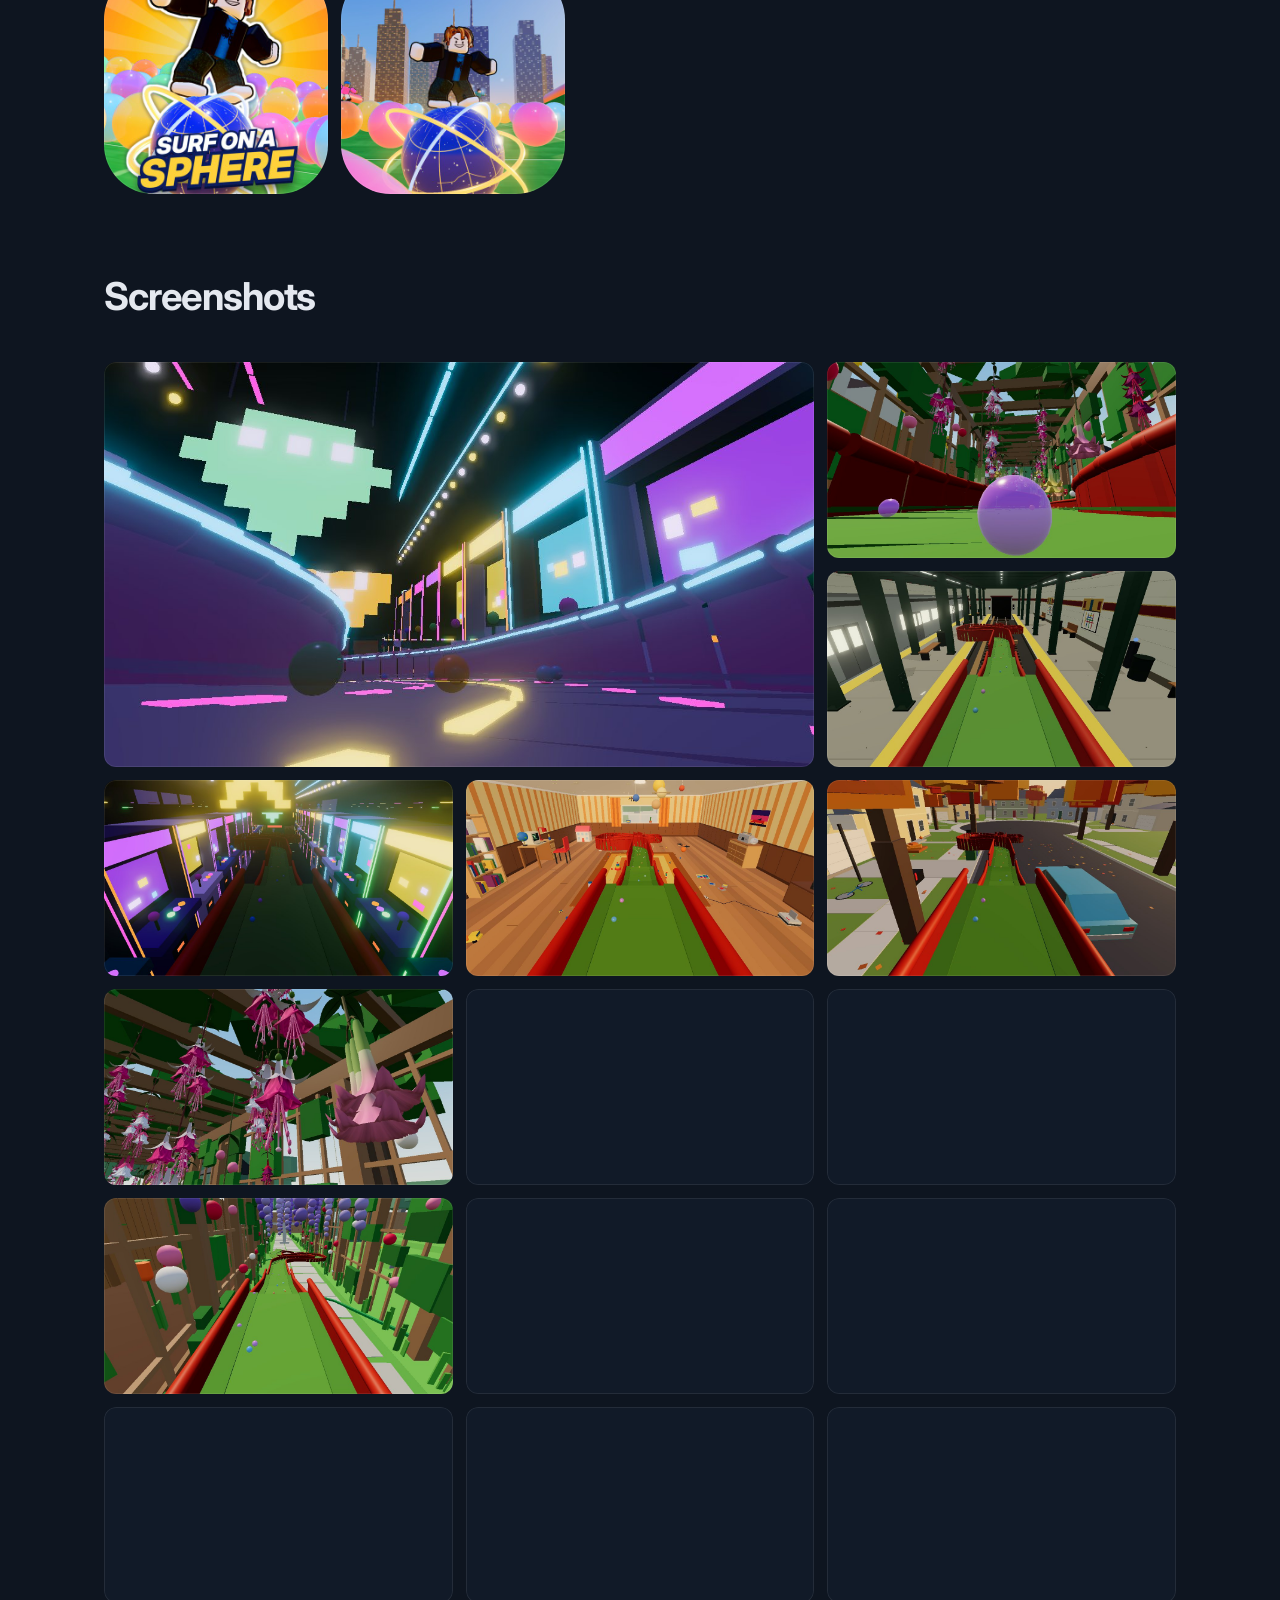
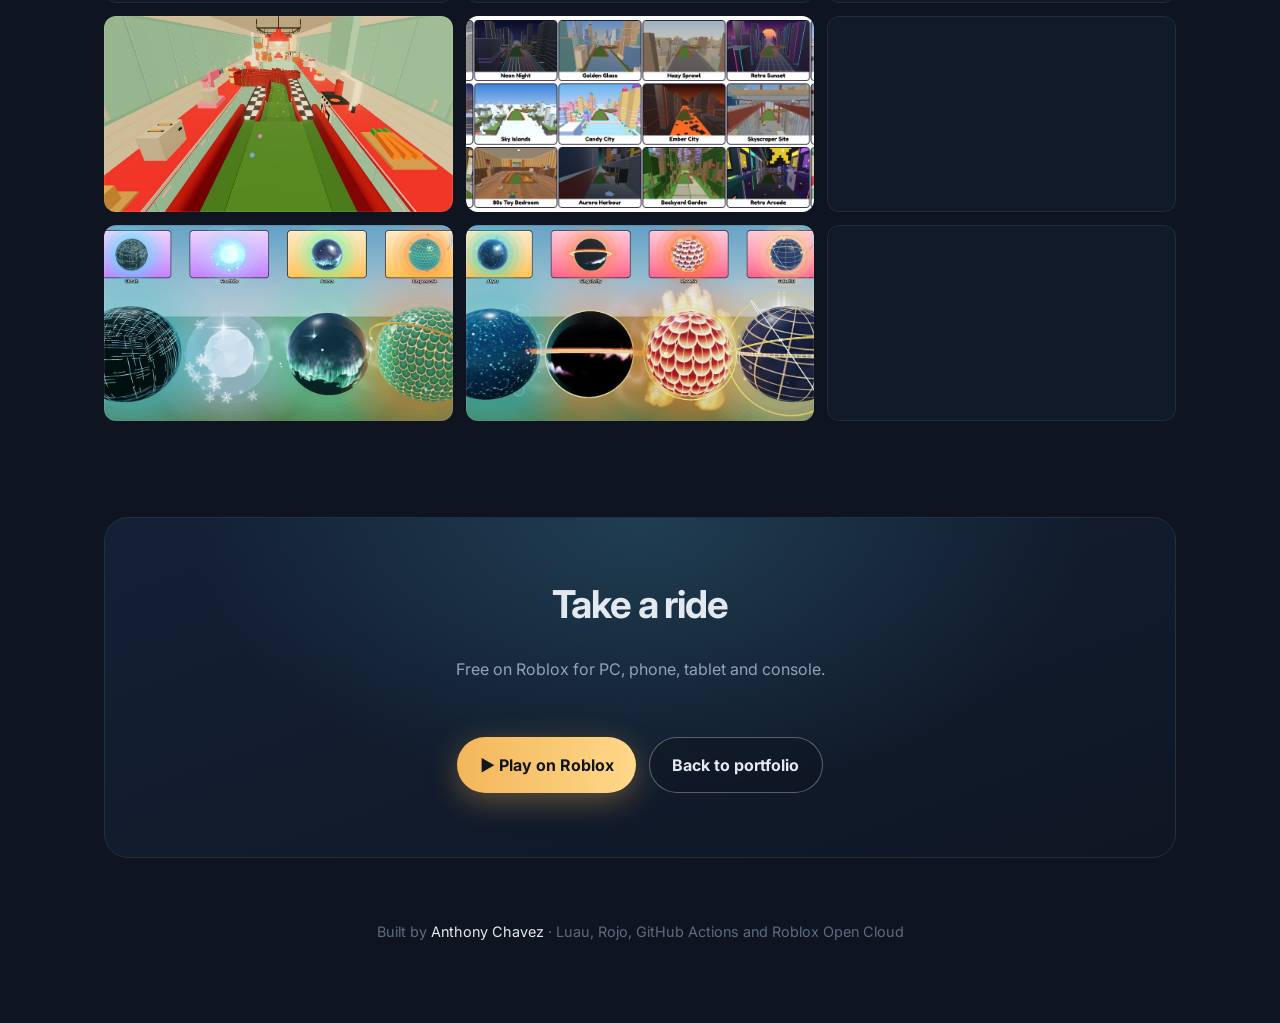
==== commit 50daea64: "Surf on a Sphere: title thumbnail on the front page, key art and icons on the game page Co-Authored-" ====
--- a/surf-on-a-sphere/index.html
+++ b/surf-on-a-sphere/index.html
@@ -21,6 +21,7 @@
     <div class="bg" style="background-image:url('shots/01.jpg')" aria-hidden="true"></div>
     <div class="orbs" aria-hidden="true"><span style="--c:rgba(90,209,243,.8);width:90px;height:90px;top:18%;--y0:0px;--y1:60px;--d:14s;animation-delay:-3s"></span><span style="--c:rgba(243,182,90,.8);width:56px;height:56px;top:62%;--y0:0px;--y1:-40px;--d:11s;animation-delay:-7s"></span><span style="--c:rgba(243,122,180,.8);width:120px;height:120px;top:40%;--y0:20px;--y1:-30px;--d:19s;animation-delay:-12s"></span><span style="--c:rgba(160,140,255,.8);width:40px;height:40px;top:78%;--y0:0px;--y1:20px;--d:9s;animation-delay:-2s"></span><span style="--c:rgba(120,230,150,.8);width:70px;height:70px;top:8%;--y0:10px;--y1:50px;--d:16s;animation-delay:-9s"></span></div>
     <div class="inner">
+      <img class="appicon" src="art/icon.jpg" alt="Surf on a Sphere icon" width="96" height="96">
       <p class="kicker">Roblox game · Solo developer · 2026</p>
       <h1>Surf on a Sphere</h1>
       <p class="lead">Ride giant marbles down a river of rolling spheres. Hop between them, dash, grapple and teleport, stay off the burning floor, and race four rival riders to the goal.</p>
@@ -45,6 +46,21 @@
 <article class="feat reveal" style="--c:rgba(120, 230, 150, .2);transition-delay:0ms"><span class="ico" aria-hidden="true">🏁</span><h3>Never race alone</h3><p>Four computer riders with their own personalities, mistakes and racing lines ride every course, paced to the fastest player, so a one-player server still feels like a race.</p></article>
 <article class="feat reveal" style="--c:rgba(160, 140, 255, .22);transition-delay:80ms"><span class="ico" aria-hidden="true">🚀</span><h3>Shipped like a product</h3><p>70 headless test harnesses run on every pull request, and every merge is published to a private test server in about three minutes through Roblox Open Cloud.</p></article>
 <article class="feat reveal" style="--c:rgba(90, 209, 243, .22);transition-delay:160ms"><span class="ico" aria-hidden="true">🎨</span><h3>Worlds built in code</h3><p>All 18 backdrops, from a neon arcade to a giant backyard garden, are generated from parts in code. Night worlds light the track with neon, because Roblox lights only reach 60 studs.</p></article>
+      </div>
+    </section>
+
+    <section class="block" id="art" aria-labelledby="arth">
+      <h2 id="arth" class="reveal">Key art</h2>
+      <div class="art">
+<button class="shot reveal" type="button" data-full="art/art-1.jpg" data-cap="Thumbnail: Surf on a Sphere" aria-label="Open image: Thumbnail: Surf on a Sphere" style="transition-delay:0ms"><img src="art/art-1.jpg" alt="Thumbnail: Surf on a Sphere" loading="lazy" decoding="async" width="1600" height="900"><figcaption>Thumbnail: Surf on a Sphere</figcaption></button>
+<button class="shot reveal" type="button" data-full="art/art-2.jpg" data-cap="Store thumbnail: race 4 rivals" aria-label="Open image: Store thumbnail: race 4 rivals" style="transition-delay:70ms"><img src="art/art-2.jpg" alt="Store thumbnail: race 4 rivals" loading="lazy" decoding="async" width="1600" height="900"><figcaption>Store thumbnail: race 4 rivals</figcaption></button>
+<button class="shot reveal" type="button" data-full="art/art-3.jpg" data-cap="Thumbnail: dash in mid-air" aria-label="Open image: Thumbnail: dash in mid-air" style="transition-delay:140ms"><img src="art/art-3.jpg" alt="Thumbnail: dash in mid-air" loading="lazy" decoding="async" width="1600" height="900"><figcaption>Thumbnail: dash in mid-air</figcaption></button>
+<button class="shot reveal" type="button" data-full="art/art-4.jpg" data-cap="Store thumbnail: collect skins" aria-label="Open image: Store thumbnail: collect skins" style="transition-delay:0ms"><img src="art/art-4.jpg" alt="Store thumbnail: collect skins" loading="lazy" decoding="async" width="1600" height="900"><figcaption>Store thumbnail: collect skins</figcaption></button>
+<button class="shot reveal" type="button" data-full="art/art-5.jpg" data-cap="Thumbnail: riding through the city" aria-label="Open image: Thumbnail: riding through the city" style="transition-delay:70ms"><img src="art/art-5.jpg" alt="Thumbnail: riding through the city" loading="lazy" decoding="async" width="1600" height="900"><figcaption>Thumbnail: riding through the city</figcaption></button>
+      </div>
+      <div class="icons">
+<button class="shot icon reveal" type="button" data-full="art/icon.jpg" data-cap="Game icon" aria-label="Open image: Game icon" style="transition-delay:0ms"><img src="art/icon.jpg" alt="Game icon" loading="lazy" decoding="async" width="512" height="512"><figcaption>Game icon</figcaption></button>
+<button class="shot icon reveal" type="button" data-full="art/icon-alt.jpg" data-cap="Game icon, alternate" aria-label="Open image: Game icon, alternate" style="transition-delay:70ms"><img src="art/icon-alt.jpg" alt="Game icon, alternate" loading="lazy" decoding="async" width="512" height="512"><figcaption>Game icon, alternate</figcaption></button>
       </div>
     </section>
 
--- a/style.css
+++ b/style.css
@@ -157,6 +157,13 @@
 .shot figcaption { position: absolute; left: 0; right: 0; bottom: 0; padding: 2rem 1rem .8rem; text-align: left; color: var(--fg); font-size: .9rem; font-weight: 500;
   background: linear-gradient(transparent, rgba(0, 0, 0, .7)); opacity: 0; transform: translateY(6px); transition: opacity .2s, transform .2s; }
 .shot:hover figcaption, .shot:focus-visible figcaption { opacity: 1; transform: none; }
+.appicon { width: 84px; height: 84px; border-radius: 20px; border: 2px solid rgba(255, 255, 255, .25); box-shadow: 0 10px 40px rgba(0, 0, 0, .5), 0 0 0 6px rgba(243, 182, 90, .15);
+  animation: bob 4s ease-in-out infinite; }
+@keyframes bob { 50% { transform: translateY(-6px) rotate(-3deg); } }
+.art { display: grid; grid-template-columns: 1fr; gap: .8rem; }
+.icons { display: flex; flex-wrap: wrap; gap: .8rem; margin-top: .8rem; }
+.icons .shot { width: calc(50% - .4rem); max-width: 14rem; aspect-ratio: 1; border-radius: 22%; }
+.icons .shot::after { border-radius: 22%; }
 .closing { margin: 6rem 0 0; padding: 4rem 1.5rem; text-align: center; border-radius: 24px; position: relative; overflow: hidden;
   background: radial-gradient(60% 120% at 50% 0%, rgba(90, 209, 243, .18), transparent 70%), linear-gradient(160deg, #142035, #0f1724); border: 1px solid var(--line); }
 .closing h2 { margin-bottom: .6rem; }
@@ -182,6 +189,8 @@
   .features { grid-template-columns: repeat(2, 1fr); }
   .gallery { grid-template-columns: repeat(2, 1fr); }
   .gallery .shot:first-child { grid-column: 1 / -1; }
+  .art { grid-template-columns: repeat(2, 1fr); }
+  .art .shot:first-child { grid-column: 1 / -1; }
 }
 @media (min-width: 1024px) {
   .features { grid-template-columns: repeat(3, 1fr); }
@@ -190,7 +199,7 @@
   .sos .top { padding-inline: max(48px, calc((100vw - 70rem) / 2)); }
 }
 @media (prefers-reduced-motion: reduce) {
-  .hero .bg, .sos h1, .orbs span { animation: none; }
+  .hero .bg, .sos h1, .orbs span, .appicon { animation: none; }
   .reveal { opacity: 1; transform: none; transition: none; }
 }
 
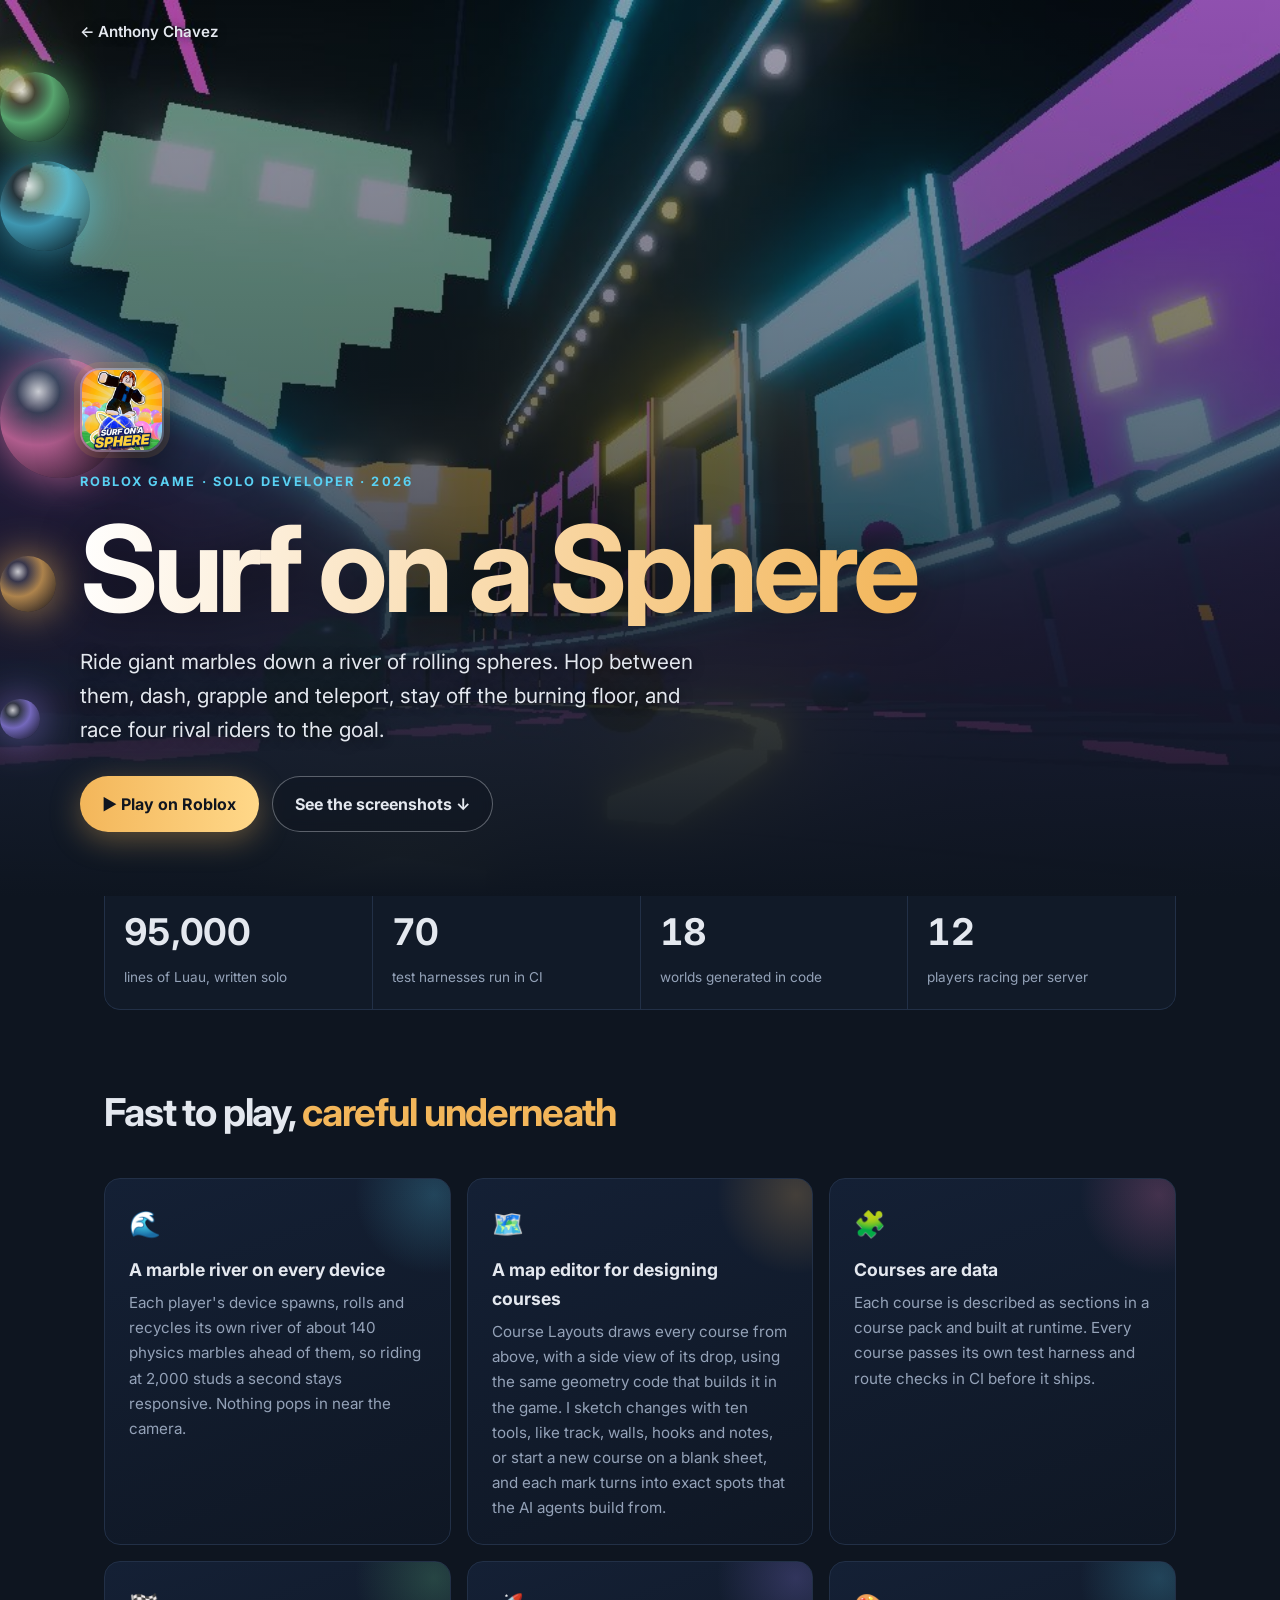
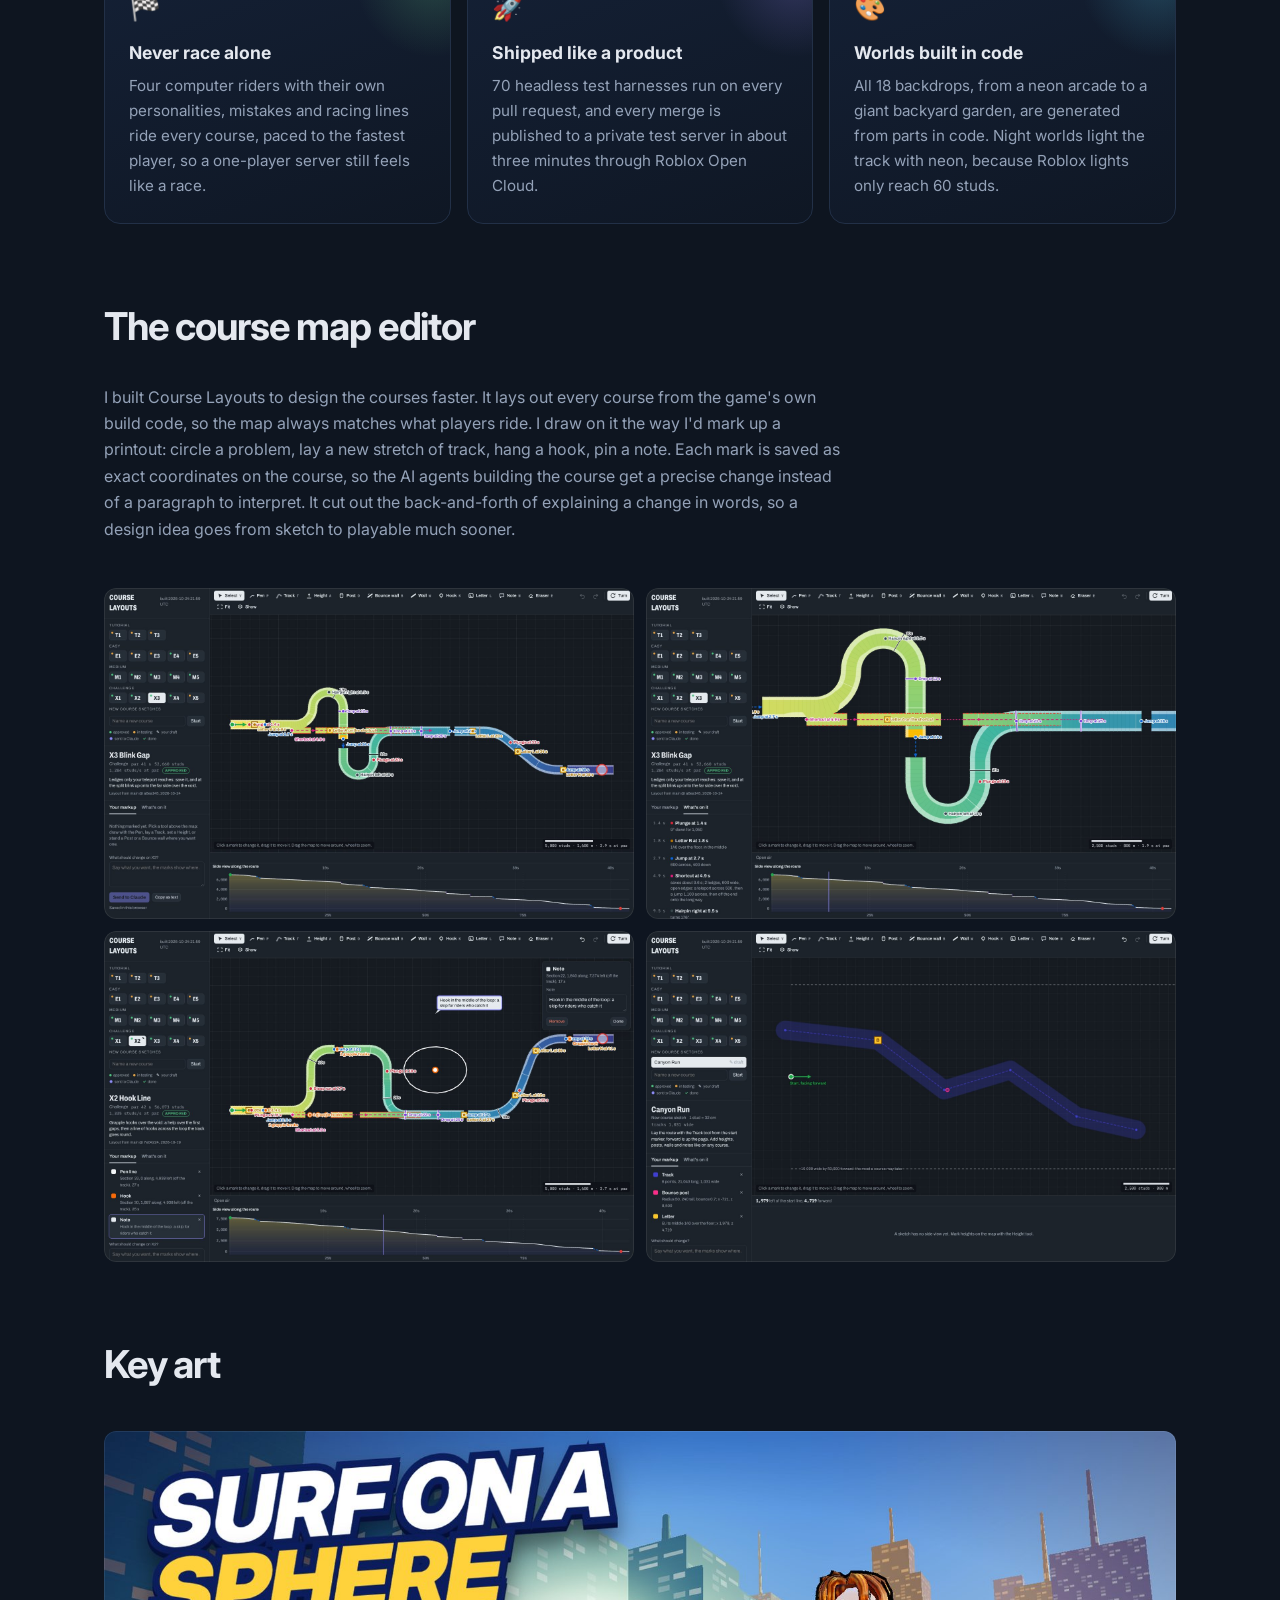
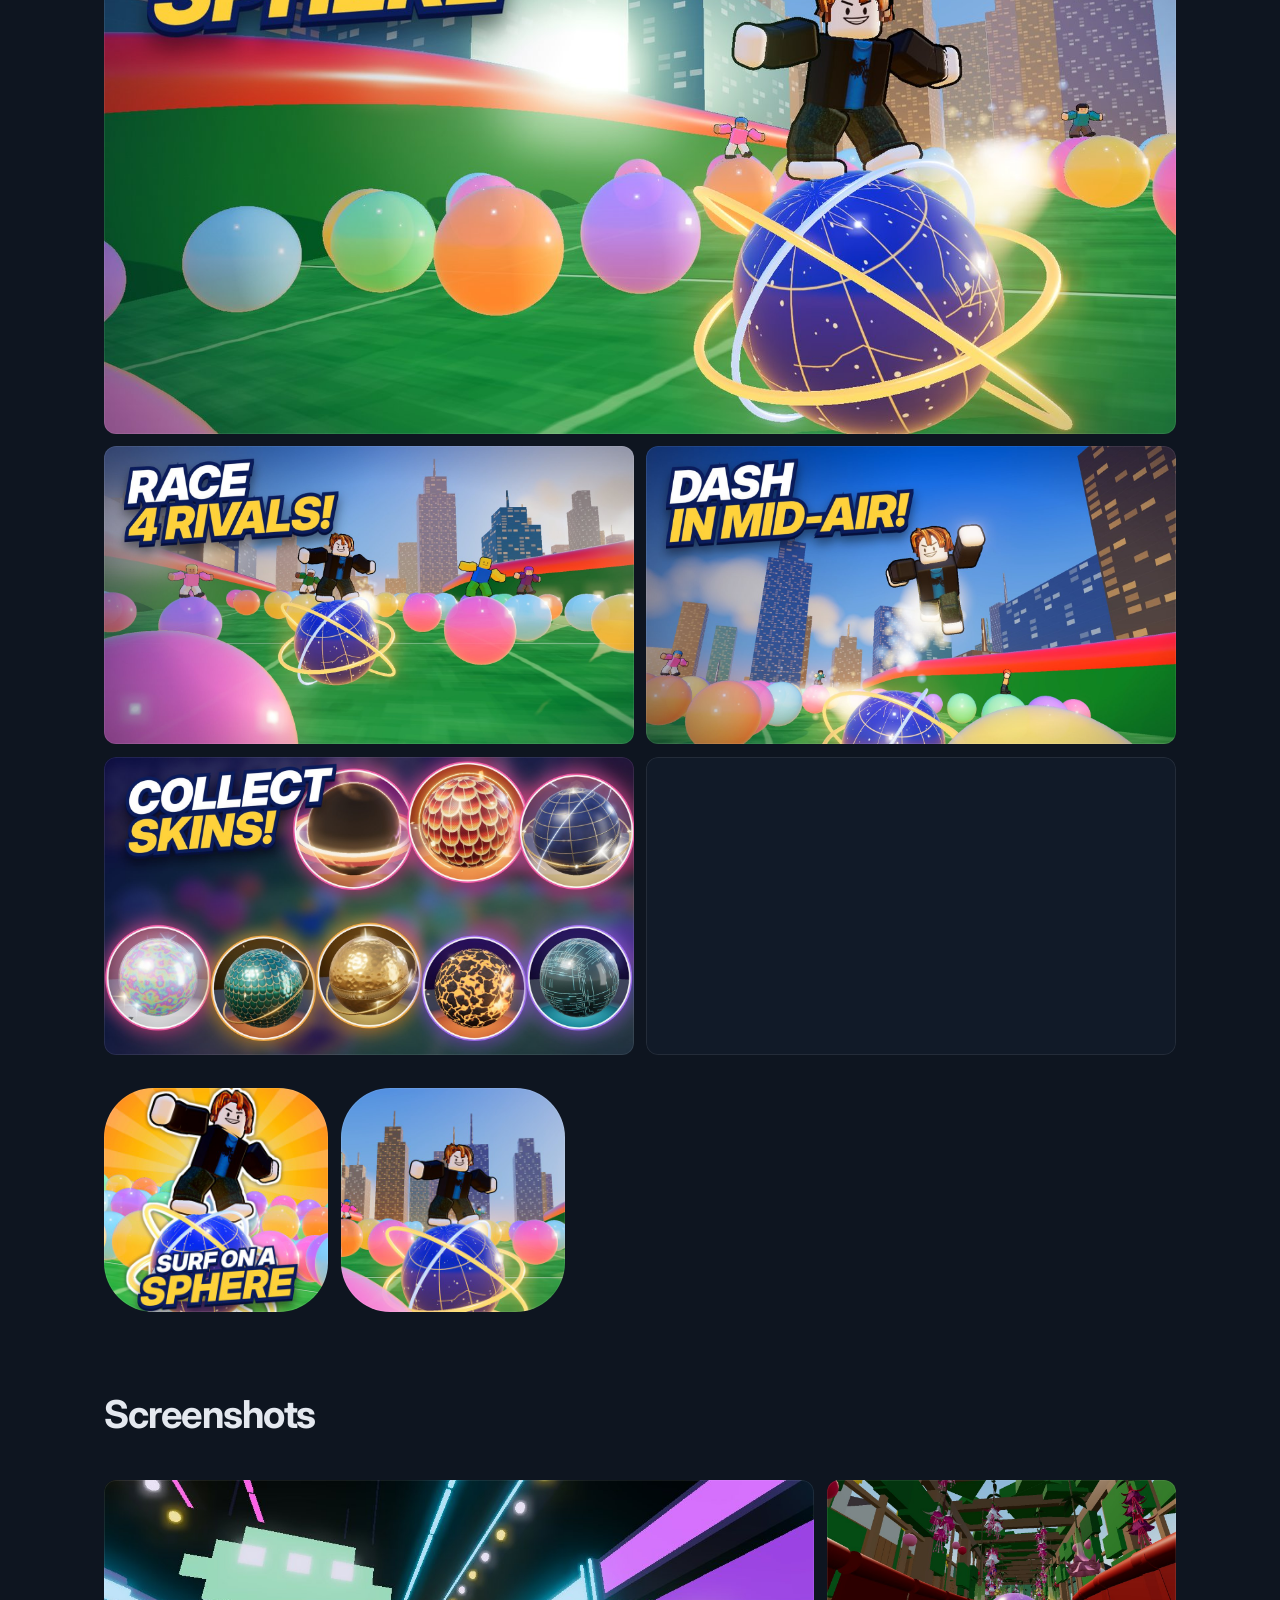
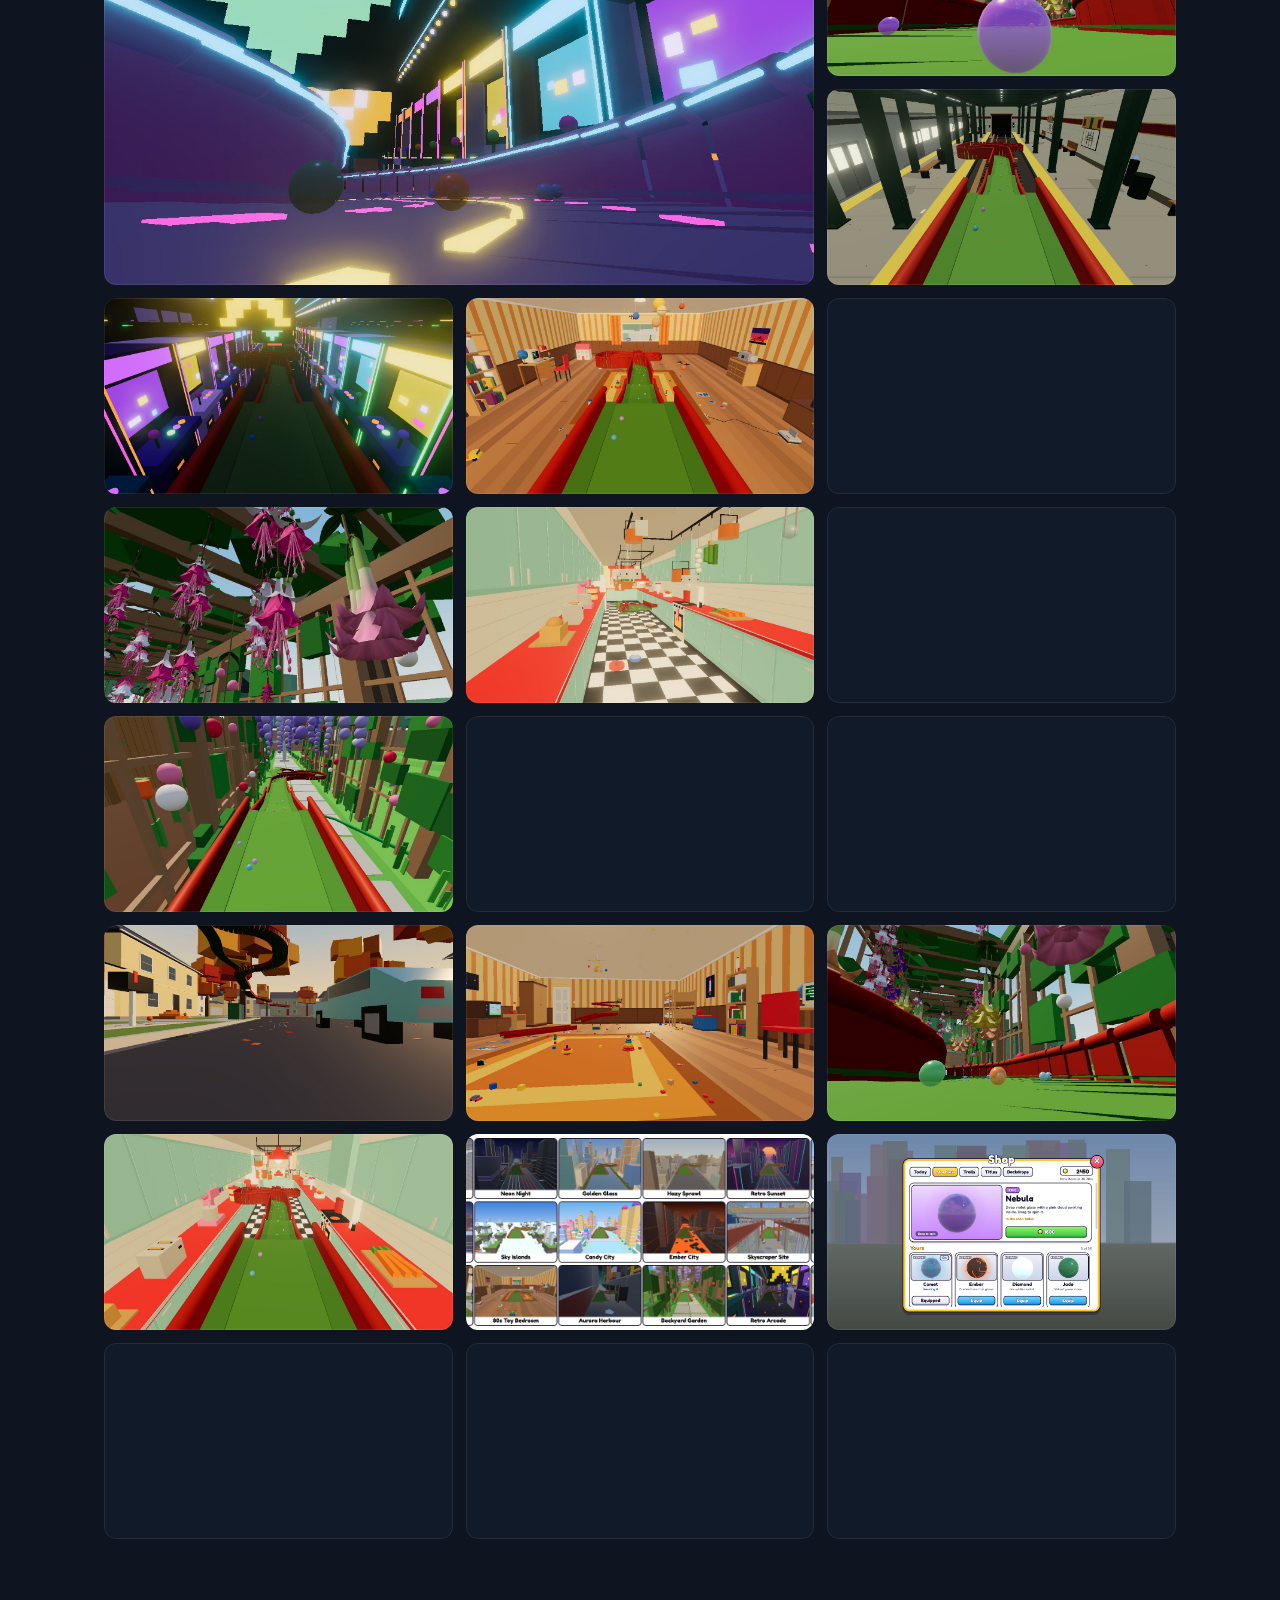
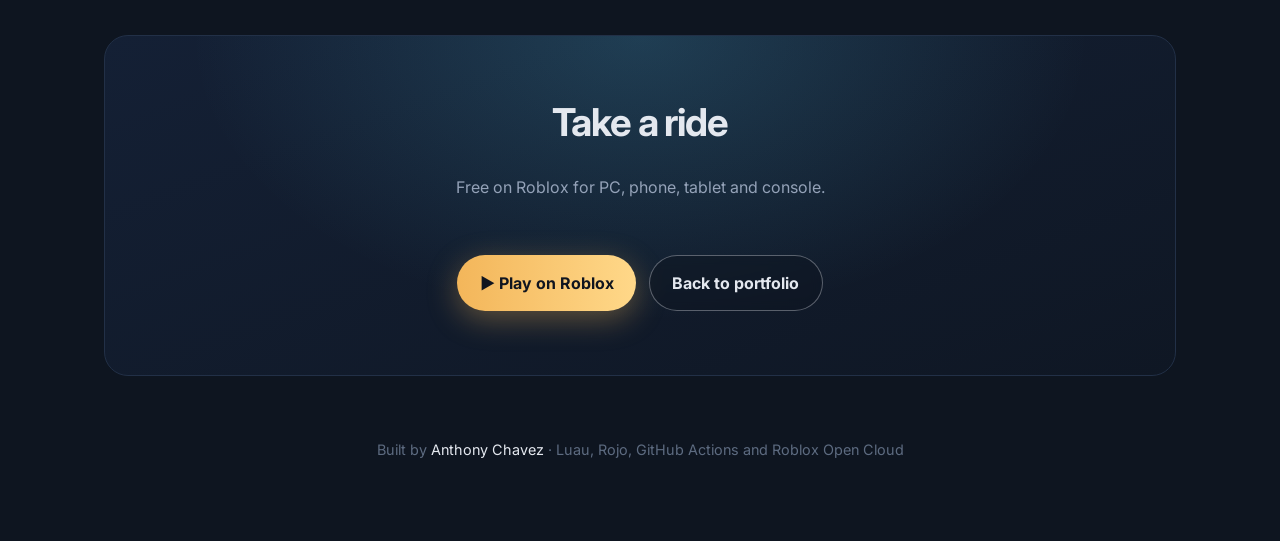
==== commit 7e795db8: "Surf on a Sphere: the course map editor, with screenshots Co-Authored-By: Claude Opus 5.5 <noreply@a" ====
--- a/surf-on-a-sphere/index.html
+++ b/surf-on-a-sphere/index.html
@@ -41,11 +41,22 @@
       <h2 id="how" class="reveal">Fast to play, <em>careful underneath</em></h2>
       <div class="features">
 <article class="feat reveal" style="--c:rgba(90, 209, 243, .22);transition-delay:0ms"><span class="ico" aria-hidden="true">🌊</span><h3>A marble river on every device</h3><p>Each player's device spawns, rolls and recycles its own river of about 140 physics marbles ahead of them, so riding at 2,000 studs a second stays responsive. Nothing pops in near the camera.</p></article>
-<article class="feat reveal" style="--c:rgba(243, 182, 90, .22);transition-delay:80ms"><span class="ico" aria-hidden="true">🛡️</span><h3>The server decides what counts</h3><p>Clients own movement. The server owns timing, finishes, ranks, records and currency, and a guard voids suspicious runs before they reach the global leaderboards.</p></article>
+<article class="feat reveal" style="--c:rgba(243, 182, 90, .22);transition-delay:80ms"><span class="ico" aria-hidden="true">🗺️</span><h3>A map editor for designing courses</h3><p>Course Layouts draws every course from above, with a side view of its drop, using the same geometry code that builds it in the game. I sketch changes with ten tools, like track, walls, hooks and notes, or start a new course on a blank sheet, and each mark turns into exact spots that the AI agents build from.</p></article>
 <article class="feat reveal" style="--c:rgba(243, 122, 180, .22);transition-delay:160ms"><span class="ico" aria-hidden="true">🧩</span><h3>Courses are data</h3><p>Each course is described as sections in a course pack and built at runtime. Every course passes its own test harness and route checks in CI before it ships.</p></article>
 <article class="feat reveal" style="--c:rgba(120, 230, 150, .2);transition-delay:0ms"><span class="ico" aria-hidden="true">🏁</span><h3>Never race alone</h3><p>Four computer riders with their own personalities, mistakes and racing lines ride every course, paced to the fastest player, so a one-player server still feels like a race.</p></article>
 <article class="feat reveal" style="--c:rgba(160, 140, 255, .22);transition-delay:80ms"><span class="ico" aria-hidden="true">🚀</span><h3>Shipped like a product</h3><p>70 headless test harnesses run on every pull request, and every merge is published to a private test server in about three minutes through Roblox Open Cloud.</p></article>
 <article class="feat reveal" style="--c:rgba(90, 209, 243, .22);transition-delay:160ms"><span class="ico" aria-hidden="true">🎨</span><h3>Worlds built in code</h3><p>All 18 backdrops, from a neon arcade to a giant backyard garden, are generated from parts in code. Night worlds light the track with neon, because Roblox lights only reach 60 studs.</p></article>
+      </div>
+    </section>
+
+    <section class="block" id="tool" aria-labelledby="toolh">
+      <h2 id="toolh" class="reveal">The course map editor</h2>
+      <p class="sec-lead reveal">I built Course Layouts to design the courses faster. It lays out every course from the game's own build code, so the map always matches what players ride. I draw on it the way I'd mark up a printout: circle a problem, lay a new stretch of track, hang a hook, pin a note. Each mark is saved as exact coordinates on the course, so the AI agents building the course get a precise change instead of a paragraph to interpret. It cut out the back-and-forth of explaining a change in words, so a design idea goes from sketch to playable much sooner.</p>
+      <div class="art tool">
+<button class="shot reveal" type="button" data-full="tool/layouts-overview.jpg" data-cap="Course Layouts: X3 Blink Gap from above, with its side view and every jump, drop and shortcut marked" aria-label="Open image: Course Layouts: X3 Blink Gap from above, with its side view and every jump, drop and shortcut marked" style="transition-delay:0ms"><img src="tool/layouts-overview.jpg" alt="Course Layouts: X3 Blink Gap from above, with its side view and every jump, drop and shortcut marked" loading="lazy" decoding="async" width="1600" height="1000"><figcaption>Course Layouts: X3 Blink Gap from above, with its side view and every jump, drop and shortcut marked</figcaption></button>
+<button class="shot reveal" type="button" data-full="tool/layouts-detail.jpg" data-cap="Zoomed in on the shortcut, with the course&#x27;s features listed by time" aria-label="Open image: Zoomed in on the shortcut, with the course&#x27;s features listed by time" style="transition-delay:70ms"><img src="tool/layouts-detail.jpg" alt="Zoomed in on the shortcut, with the course&#x27;s features listed by time" loading="lazy" decoding="async" width="1600" height="1000"><figcaption>Zoomed in on the shortcut, with the course&#x27;s features listed by time</figcaption></button>
+<button class="shot reveal" type="button" data-full="tool/layouts-markup.jpg" data-cap="Marking up a change: a circle, a grapple hook and a note, each placed at exact course coordinates" aria-label="Open image: Marking up a change: a circle, a grapple hook and a note, each placed at exact course coordinates" style="transition-delay:140ms"><img src="tool/layouts-markup.jpg" alt="Marking up a change: a circle, a grapple hook and a note, each placed at exact course coordinates" loading="lazy" decoding="async" width="1600" height="1000"><figcaption>Marking up a change: a circle, a grapple hook and a note, each placed at exact course coordinates</figcaption></button>
+<button class="shot reveal" type="button" data-full="tool/layouts-sketch.jpg" data-cap="Sketching a new course on a blank sheet with the Track, Post and Letter tools" aria-label="Open image: Sketching a new course on a blank sheet with the Track, Post and Letter tools" style="transition-delay:0ms"><img src="tool/layouts-sketch.jpg" alt="Sketching a new course on a blank sheet with the Track, Post and Letter tools" loading="lazy" decoding="async" width="1600" height="1000"><figcaption>Sketching a new course on a blank sheet with the Track, Post and Letter tools</figcaption></button>
       </div>
     </section>
 
--- a/style.css
+++ b/style.css
@@ -28,9 +28,8 @@
 .social a:hover { color: var(--fg); }
 .social svg { width: 22px; height: 22px; }
 main { padding-block: 1rem 5rem; display: grid; gap: 5rem; }
-section { display: grid; gap: 1.25rem; scroll-margin-top: 4rem; }
-.sticky-h { position: sticky; top: env(safe-area-inset-top, 0px); z-index: 2; margin: 0 -24px; padding: 1rem 24px; background: rgba(14, 21, 32, .78); backdrop-filter: blur(8px); -webkit-backdrop-filter: blur(8px);
-  color: var(--fg); font-size: .8rem; font-weight: 700; letter-spacing: .12em; text-transform: uppercase; }
+section { display: grid; gap: 1.25rem; scroll-margin-top: 1.5rem; }
+.sticky-h { margin: 0; padding: 0; color: var(--fg); font-size: .8rem; font-weight: 700; letter-spacing: .12em; text-transform: uppercase; }
 .about p { margin: 0 0 1rem; }
 .about b, .about a { color: var(--fg); font-weight: 500; }
 .about a:hover { color: var(--accent); }
@@ -102,6 +101,12 @@
 .item .thumb { display: block; width: 100%; height: auto; max-width: 12rem; aspect-ratio: 16 / 9; object-fit: cover; border-radius: 6px; border: 2px solid var(--line); margin-top: .5rem; transition: border-color .15s, transform .2s; }
 .item:hover .thumb { border-color: rgba(243, 182, 90, .55); }
 .item .when .thumb { margin-top: .6rem; }
+.item .appicon { display: block; width: 3.5rem; height: 3.5rem; margin-top: .6rem; border-radius: 12px; transition: transform .2s; }
+.item:hover .appicon { transform: rotate(-6deg) scale(1.06); }
+.tetros { display: block; width: 6.5rem; height: 6.5rem; margin-top: .7rem; padding: .3rem; border-radius: 8px; background: rgba(148, 163, 184, .06); box-shadow: inset 0 0 0 1px var(--line); overflow: visible; }
+.tetros g { transition: transform .3s cubic-bezier(.3, 1.6, .5, 1); transition-delay: var(--d); }
+.item:hover .tetros g { transform: translateY(-.18px); }
+@media (prefers-reduced-motion: reduce) { .tetros g, .item .appicon { transition: none; } .item:hover .tetros g, .item:hover .appicon { transform: none; } }
 .item.feature { background: linear-gradient(120deg, rgba(90, 209, 243, .06), rgba(243, 182, 90, .06)); box-shadow: inset 0 0 0 1px rgba(148, 163, 184, .1); }
 .new { display: inline-block; margin-left: .5rem; padding: .05rem .5rem; border-radius: 999px; font-size: .68rem; font-weight: 700; letter-spacing: .06em; text-transform: uppercase;
   color: var(--bg); background: linear-gradient(90deg, var(--accent), #5ad1f3); vertical-align: 2px; }
@@ -160,6 +165,9 @@
 .appicon { width: 84px; height: 84px; border-radius: 20px; border: 2px solid rgba(255, 255, 255, .25); box-shadow: 0 10px 40px rgba(0, 0, 0, .5), 0 0 0 6px rgba(243, 182, 90, .15);
   animation: bob 4s ease-in-out infinite; }
 @keyframes bob { 50% { transform: translateY(-6px) rotate(-3deg); } }
+.sec-lead { max-width: 46rem; margin: -.5rem 0 1.6rem; color: var(--text); line-height: 1.65; }
+.art.tool .shot:first-child { grid-column: auto; }
+.art.tool .shot { aspect-ratio: 16 / 10; }
 .art { display: grid; grid-template-columns: 1fr; gap: .8rem; }
 .icons { display: flex; flex-wrap: wrap; gap: .8rem; margin-top: .8rem; }
 .icons .shot { width: calc(50% - .4rem); max-width: 14rem; aspect-ratio: 1; border-radius: 22%; }
@@ -203,6 +211,60 @@
   .reveal { opacity: 1; transform: none; transition: none; }
 }
 
+/* Capstone demo page */
+.demo { max-width: 46rem; margin: 0 auto; padding: 4.5rem max(24px, env(safe-area-inset-left, 0px)) 5rem; position: relative; z-index: 1; display: grid; gap: 2rem; }
+.demo .back { color: var(--accent); font-weight: 600; font-size: .95rem; }
+.demo h1 { font-size: clamp(2rem, 6vw, 3rem); }
+.demo .kicker { margin: 0 0 .6rem; color: var(--accent); font-size: .78rem; font-weight: 700; letter-spacing: .12em; text-transform: uppercase; }
+.demo .lead { margin: .8rem 0 0; font-size: 1.1rem; }
+.tryit { display: grid; gap: .9rem; padding: 1.4rem; border-radius: 16px; border: 1px solid var(--line); background: linear-gradient(160deg, #142035, #0f1724); }
+.tryit label { color: var(--fg); font-weight: 600; }
+.tryit textarea { width: 100%; min-height: 6.5rem; resize: vertical; padding: .9rem 1rem; border-radius: 10px; border: 1px solid var(--line); background: #0b111b; color: var(--fg); font: inherit; font-size: 16px; }
+.tryit textarea:focus { outline: 2px solid var(--accent); outline-offset: 1px; }
+.chips { display: flex; flex-wrap: wrap; gap: .5rem; }
+.chips button { padding: .35rem .85rem; border-radius: 999px; border: 1px solid var(--line); background: transparent; color: var(--text); font: inherit; font-size: .85rem; cursor: pointer; }
+.chips button:hover { color: var(--fg); border-color: var(--accent); }
+.verdict { min-height: 4.2rem; display: grid; align-content: center; gap: .2rem; padding: .9rem 1.1rem; border-radius: 12px; border: 1px solid var(--line); background: rgba(14, 21, 32, .6); transition: border-color .2s, background-color .2s; }
+.verdict b { color: var(--fg); font-size: 1.15rem; }
+.verdict span { font-size: .88rem; }
+.verdict.ok { border-color: rgba(110, 220, 150, .5); background: rgba(110, 220, 150, .07); }
+.verdict.ok b { color: #7fe0a4; }
+.verdict.bad { border-color: rgba(243, 122, 122, .55); background: rgba(243, 122, 122, .07); }
+.verdict.bad b { color: #f59a9a; }
+.demo .facts { display: grid; grid-template-columns: repeat(auto-fit, minmax(9rem, 1fr)); gap: 1rem; padding: 1.1rem 1.25rem; border: 1px solid var(--line); border-radius: 12px; background: rgba(23, 36, 58, .5); }
+.demo .facts div { display: grid; }
+.demo .facts b { color: var(--fg); font-size: 1.45rem; font-weight: 700; font-variant-numeric: tabular-nums; }
+.demo .facts span { font-size: .82rem; }
+.demo h2 { margin: 0 0 .6rem; color: var(--fg); font-size: .8rem; font-weight: 700; letter-spacing: .12em; text-transform: uppercase; }
+.demo section p { margin: 0 0 .8rem; }
+.demo section a, .demo .note a { color: var(--fg); text-decoration: underline; text-decoration-color: var(--dim); text-underline-offset: 3px; }
+.demo .note { font-size: .85rem; color: var(--dim); }
+
+/* fillit demo */
+.palette { display: grid; grid-template-columns: repeat(auto-fill, minmax(3.2rem, 1fr)); gap: .45rem; }
+.palette button { aspect-ratio: 1; padding: 6px; border-radius: 8px; border: 1px solid var(--line); background: #0b111b; cursor: pointer; display: grid; }
+.palette button:hover { border-color: var(--accent); }
+.palette svg { width: 100%; height: 100%; }
+.row { display: flex; flex-wrap: wrap; gap: .6rem; align-items: center; }
+.row .btn { padding: .6rem 1.1rem; font-size: .92rem; border: 0; cursor: pointer; font-family: inherit; }
+.btn.small { color: var(--fg); background: transparent; border: 1px solid var(--line) !important; }
+.btn.small:hover { border-color: var(--accent) !important; }
+.btn.go { color: #10151f; background: linear-gradient(90deg, var(--accent), #ffd889); }
+.btn:disabled { opacity: .5; cursor: default; }
+.pieces { display: flex; flex-wrap: wrap; gap: .35rem; min-height: 2.2rem; }
+.pieces span { display: inline-flex; align-items: center; gap: .3rem; padding: .2rem .5rem .2rem .3rem; border-radius: 6px; background: #0b111b; border: 1px solid var(--line); font-size: .8rem; font-weight: 700; color: var(--fg); cursor: pointer; }
+.pieces span svg { width: 22px; height: 22px; }
+.pieces span:hover { border-color: #f59a9a; }
+.board { display: grid; gap: 3px; width: min(100%, 26rem); margin: 0 auto; padding: 10px; border-radius: 12px; background: #0b111b; border: 1px solid var(--line); }
+.board i { aspect-ratio: 1; border-radius: 4px; background: rgba(148, 162, 184, .06); display: grid; place-items: center; font-style: normal; font-size: .7rem; font-weight: 700; color: rgba(0, 0, 0, .55);
+  opacity: 0; transform: scale(.6); animation: pop .35s cubic-bezier(.2, .9, .3, 1.3) forwards; }
+@keyframes pop { to { opacity: 1; transform: none; } }
+@media (prefers-reduced-motion: reduce) { .board i { animation: none; opacity: 1; transform: none; } }
+.demo details { border: 1px solid var(--line); border-radius: 10px; padding: .7rem 1rem; }
+.demo summary { cursor: pointer; color: var(--fg); font-weight: 600; font-size: .92rem; }
+.demo pre { margin: .6rem 0 0; font-size: .85rem; color: var(--fg); white-space: pre; overflow-x: auto; }
+.status { font-size: .9rem; }
+
 /* Case-study pages */
 .study { max-width: 44rem; margin: 0 auto; padding-block: 4rem 5rem; display: grid; gap: 2.25rem; position: relative; z-index: 1;
   padding-left: max(24px, env(safe-area-inset-left, 0px)); padding-right: max(24px, env(safe-area-inset-right, 0px)); }
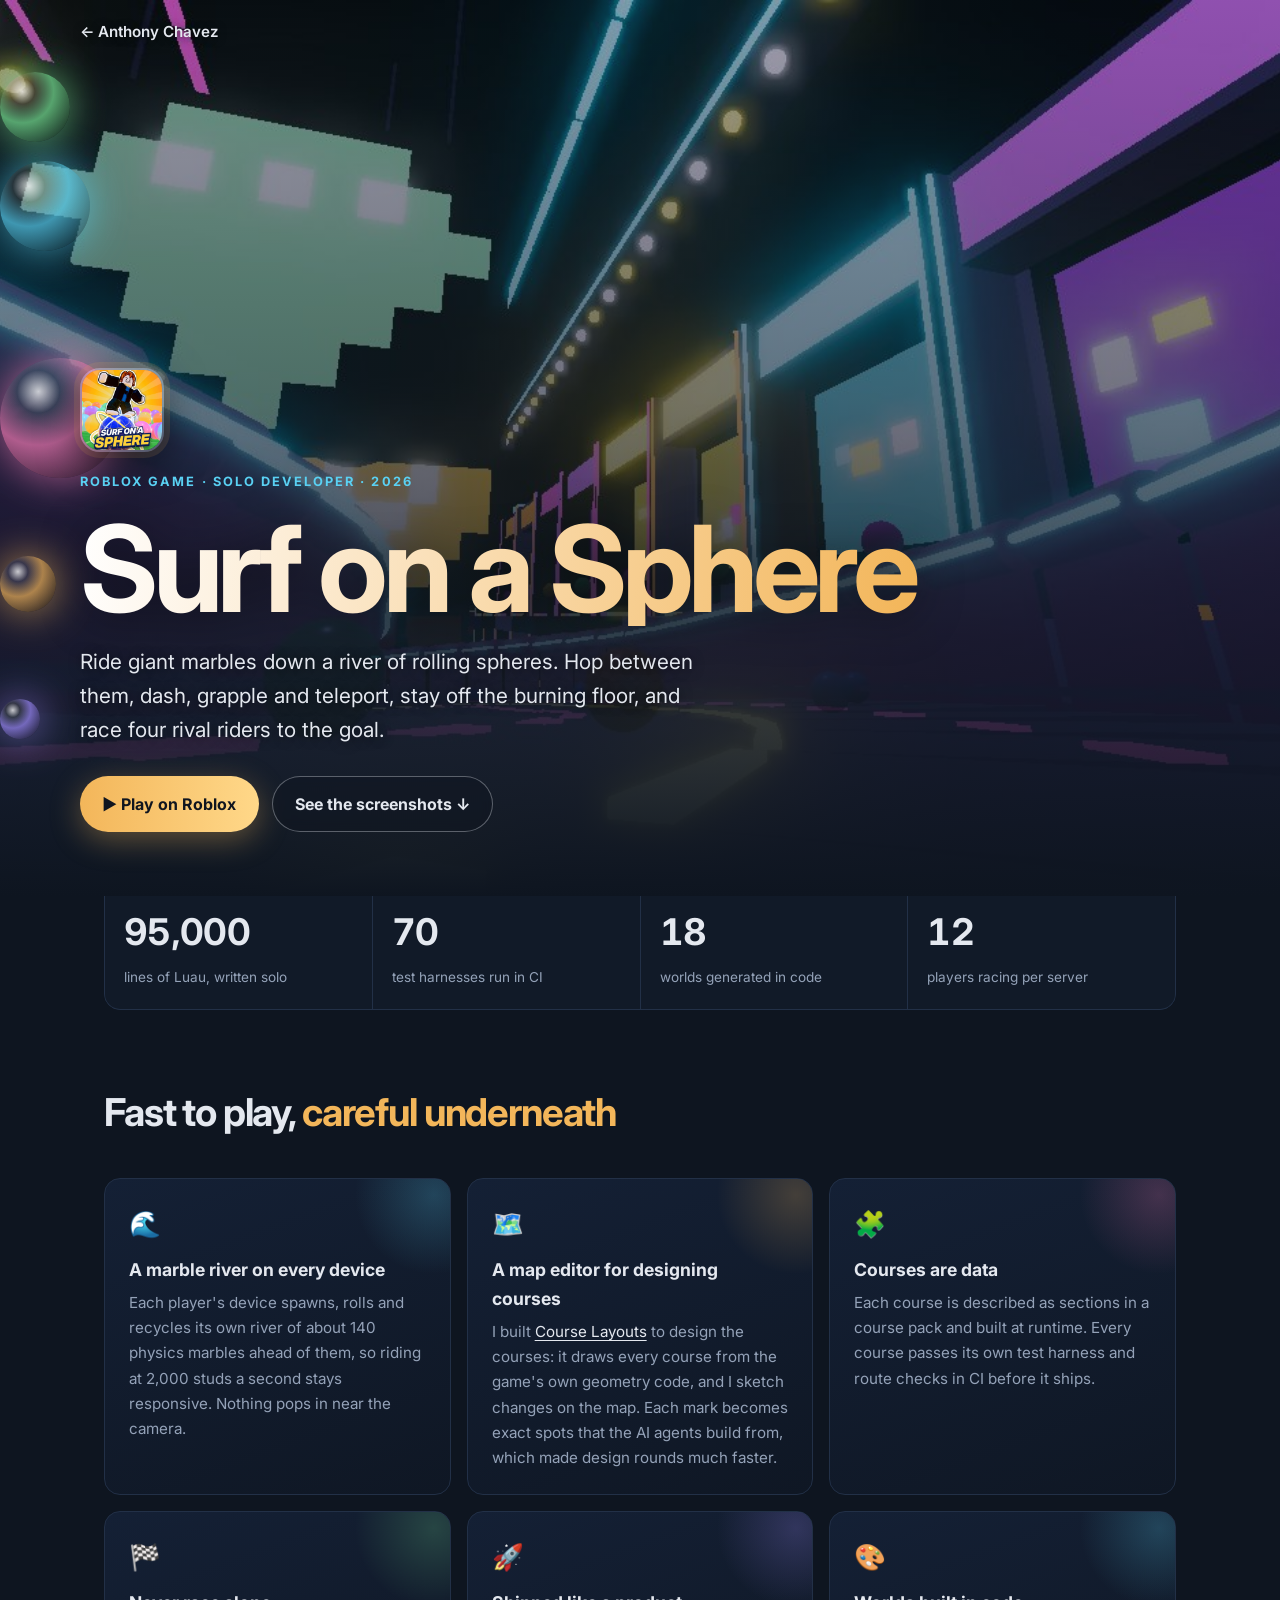
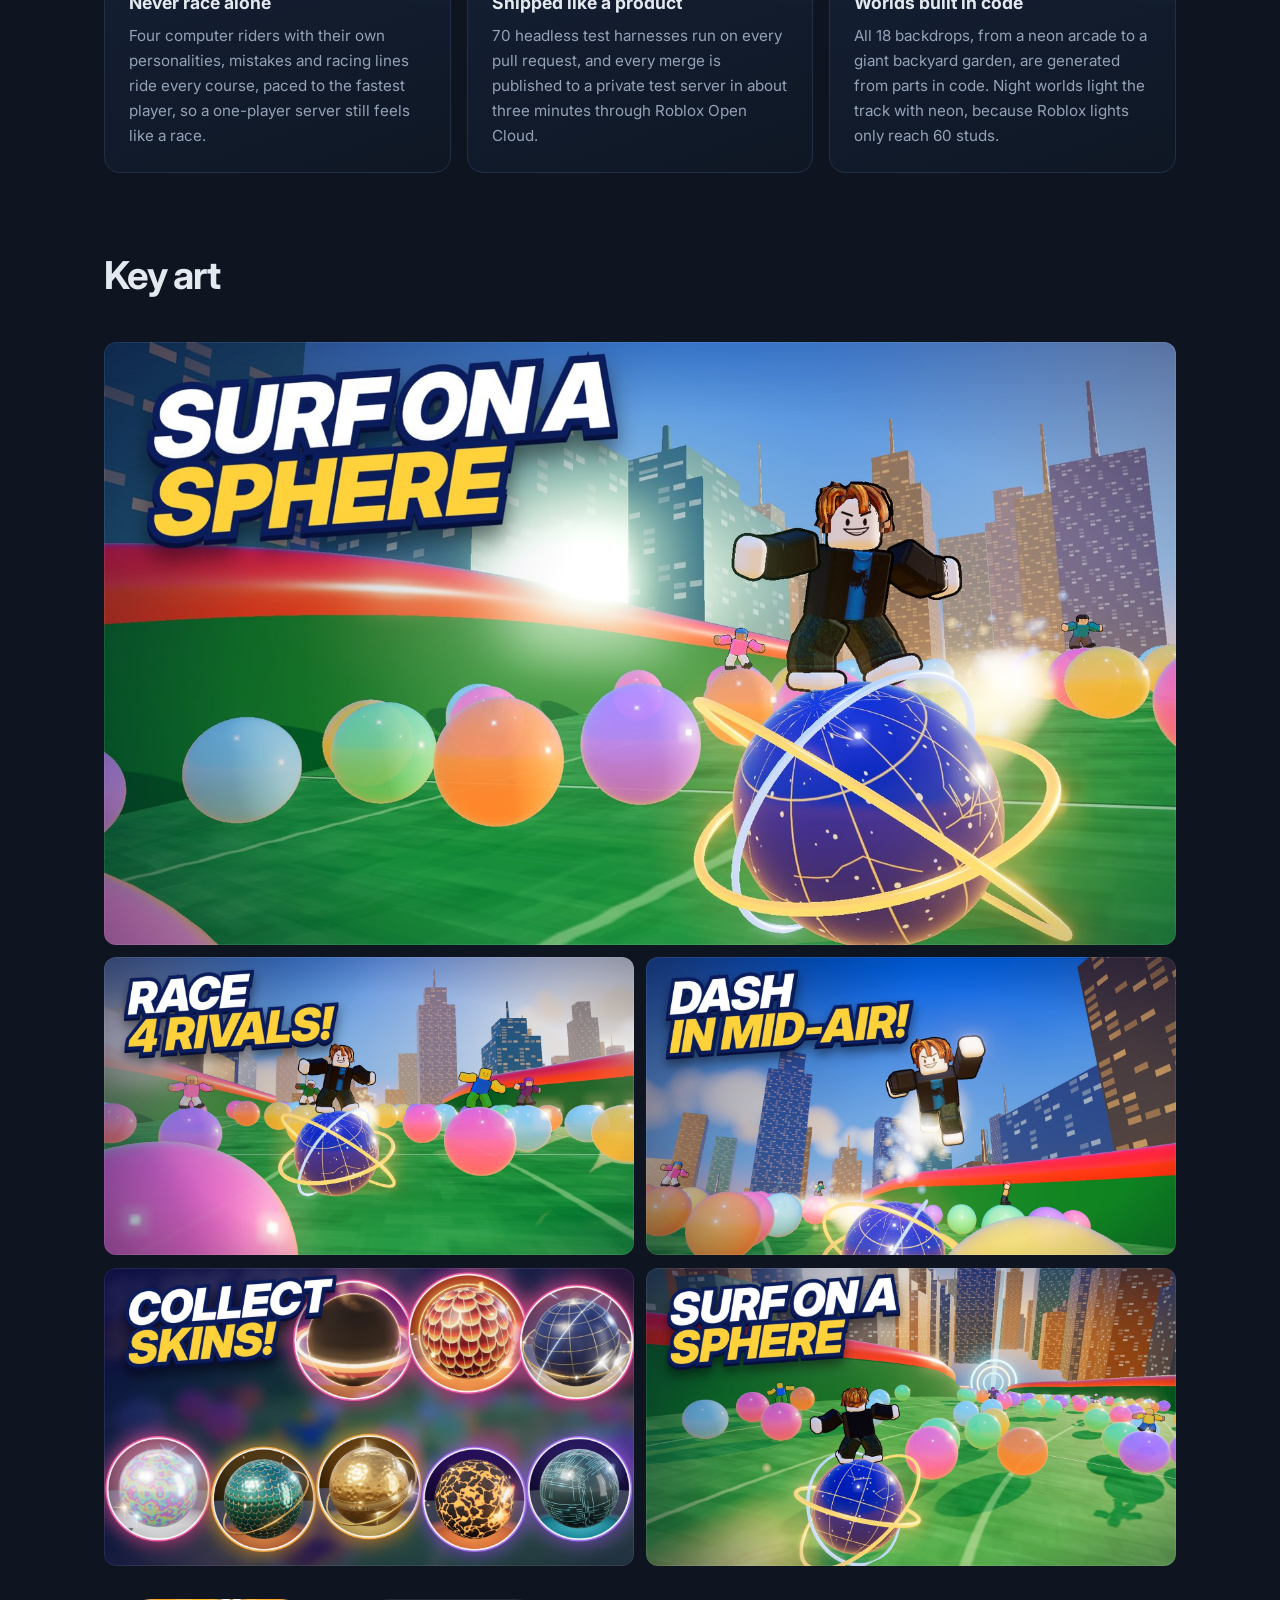
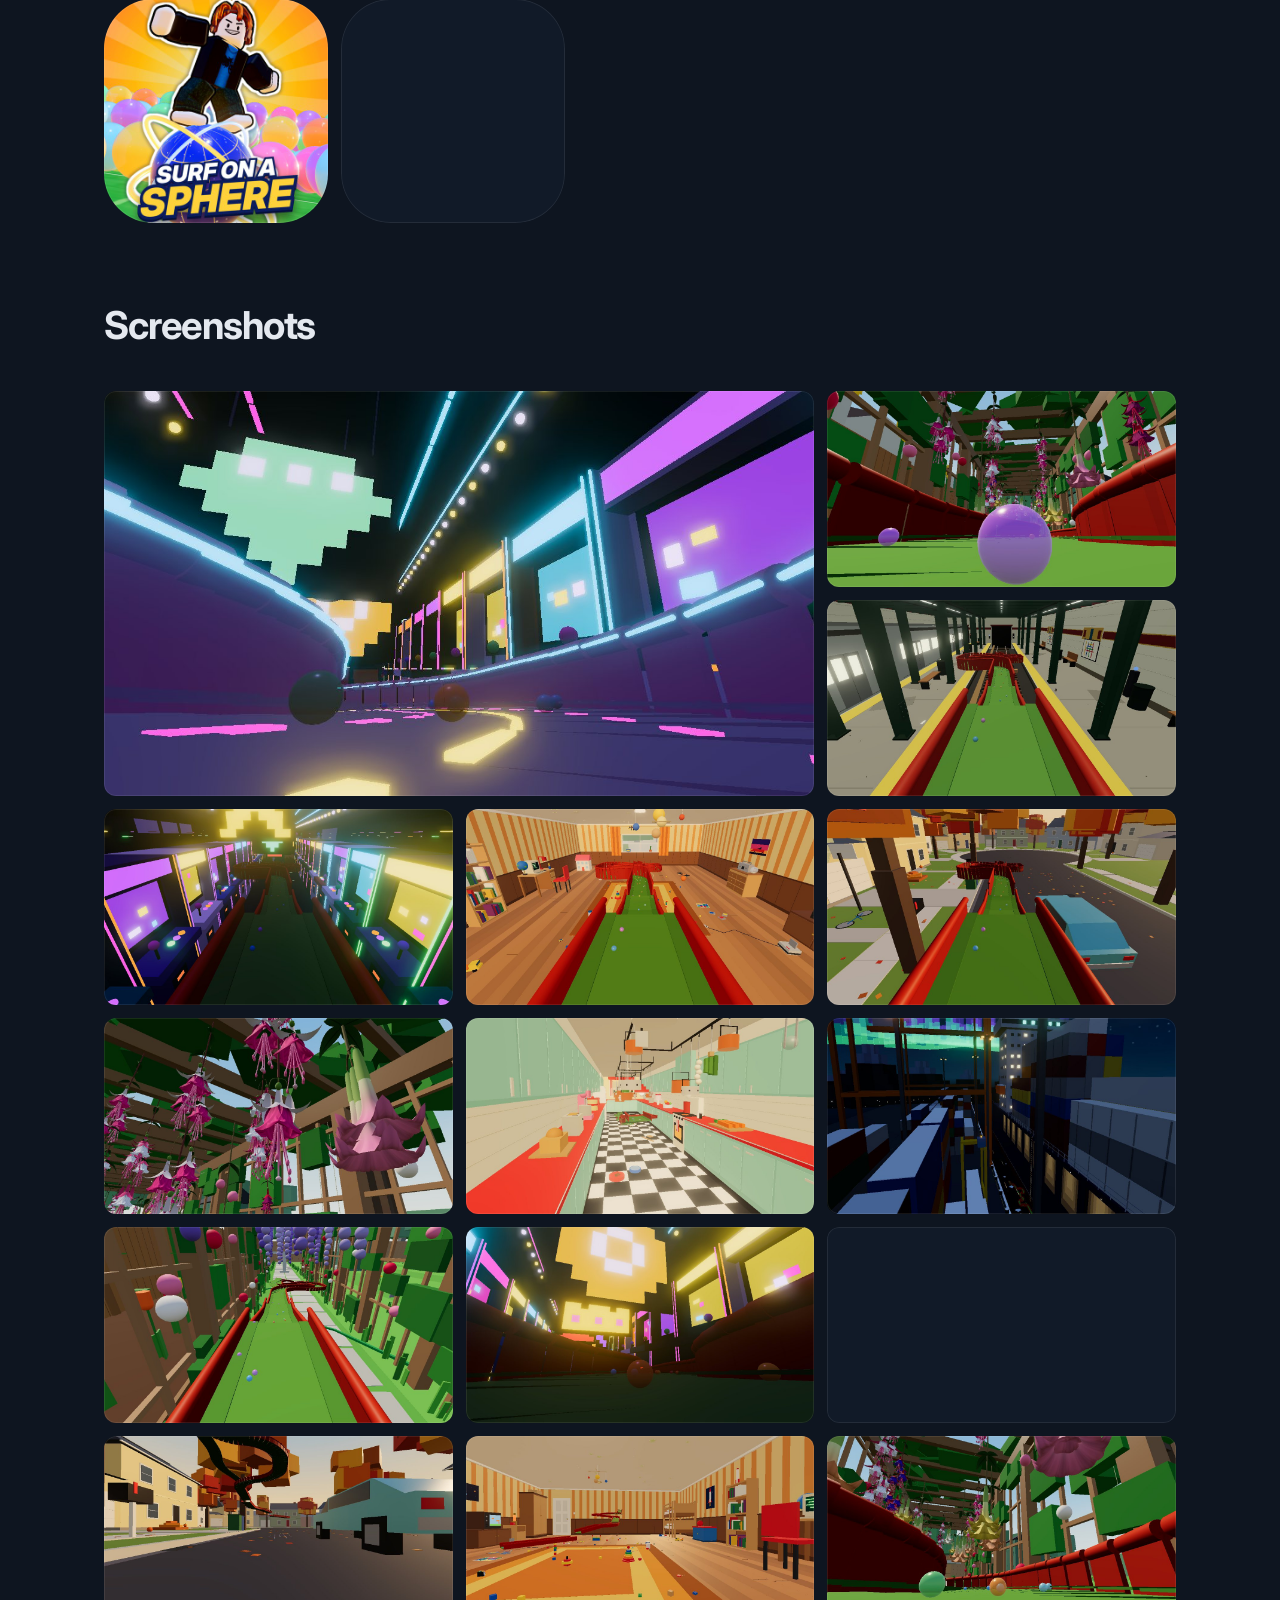
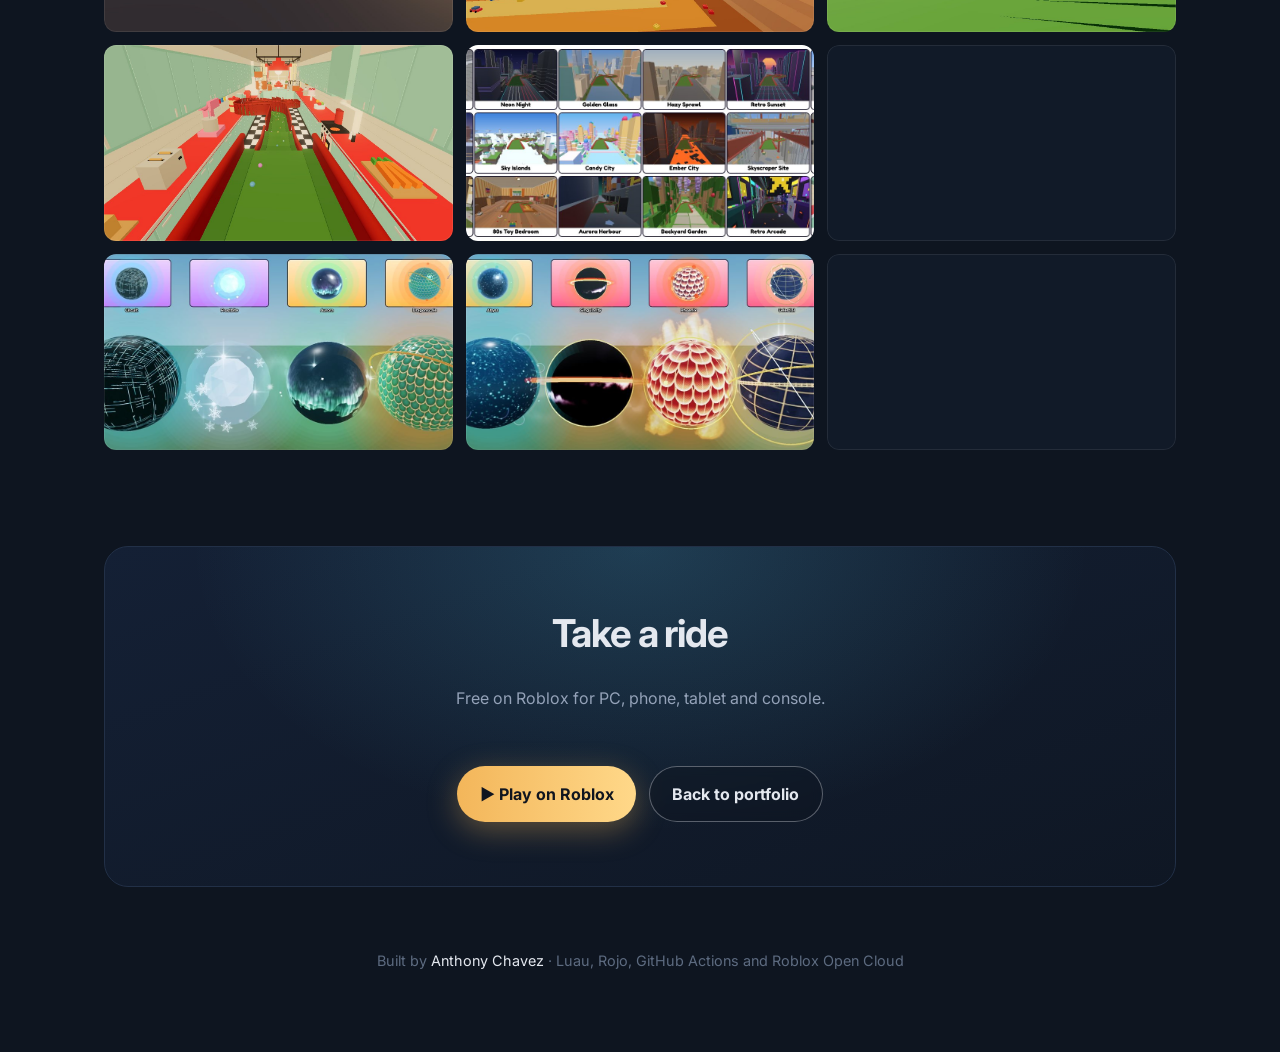
==== commit fe597107: "Projects: Course Layouts gets its own card and page, replacing job autofill Co-Authored-By: Claude O" ====
--- a/surf-on-a-sphere/index.html
+++ b/surf-on-a-sphere/index.html
@@ -41,22 +41,11 @@
       <h2 id="how" class="reveal">Fast to play, <em>careful underneath</em></h2>
       <div class="features">
 <article class="feat reveal" style="--c:rgba(90, 209, 243, .22);transition-delay:0ms"><span class="ico" aria-hidden="true">🌊</span><h3>A marble river on every device</h3><p>Each player's device spawns, rolls and recycles its own river of about 140 physics marbles ahead of them, so riding at 2,000 studs a second stays responsive. Nothing pops in near the camera.</p></article>
-<article class="feat reveal" style="--c:rgba(243, 182, 90, .22);transition-delay:80ms"><span class="ico" aria-hidden="true">🗺️</span><h3>A map editor for designing courses</h3><p>Course Layouts draws every course from above, with a side view of its drop, using the same geometry code that builds it in the game. I sketch changes with ten tools, like track, walls, hooks and notes, or start a new course on a blank sheet, and each mark turns into exact spots that the AI agents build from.</p></article>
+<article class="feat reveal" style="--c:rgba(243, 182, 90, .22);transition-delay:80ms"><span class="ico" aria-hidden="true">🗺️</span><h3>A map editor for designing courses</h3><p>I built <a href="../course-layouts/index.html">Course Layouts</a> to design the courses: it draws every course from the game's own geometry code, and I sketch changes on the map. Each mark becomes exact spots that the AI agents build from, which made design rounds much faster.</p></article>
 <article class="feat reveal" style="--c:rgba(243, 122, 180, .22);transition-delay:160ms"><span class="ico" aria-hidden="true">🧩</span><h3>Courses are data</h3><p>Each course is described as sections in a course pack and built at runtime. Every course passes its own test harness and route checks in CI before it ships.</p></article>
 <article class="feat reveal" style="--c:rgba(120, 230, 150, .2);transition-delay:0ms"><span class="ico" aria-hidden="true">🏁</span><h3>Never race alone</h3><p>Four computer riders with their own personalities, mistakes and racing lines ride every course, paced to the fastest player, so a one-player server still feels like a race.</p></article>
 <article class="feat reveal" style="--c:rgba(160, 140, 255, .22);transition-delay:80ms"><span class="ico" aria-hidden="true">🚀</span><h3>Shipped like a product</h3><p>70 headless test harnesses run on every pull request, and every merge is published to a private test server in about three minutes through Roblox Open Cloud.</p></article>
 <article class="feat reveal" style="--c:rgba(90, 209, 243, .22);transition-delay:160ms"><span class="ico" aria-hidden="true">🎨</span><h3>Worlds built in code</h3><p>All 18 backdrops, from a neon arcade to a giant backyard garden, are generated from parts in code. Night worlds light the track with neon, because Roblox lights only reach 60 studs.</p></article>
-      </div>
-    </section>
-
-    <section class="block" id="tool" aria-labelledby="toolh">
-      <h2 id="toolh" class="reveal">The course map editor</h2>
-      <p class="sec-lead reveal">I built Course Layouts to design the courses faster. It lays out every course from the game's own build code, so the map always matches what players ride. I draw on it the way I'd mark up a printout: circle a problem, lay a new stretch of track, hang a hook, pin a note. Each mark is saved as exact coordinates on the course, so the AI agents building the course get a precise change instead of a paragraph to interpret. It cut out the back-and-forth of explaining a change in words, so a design idea goes from sketch to playable much sooner.</p>
-      <div class="art tool">
-<button class="shot reveal" type="button" data-full="tool/layouts-overview.jpg" data-cap="Course Layouts: X3 Blink Gap from above, with its side view and every jump, drop and shortcut marked" aria-label="Open image: Course Layouts: X3 Blink Gap from above, with its side view and every jump, drop and shortcut marked" style="transition-delay:0ms"><img src="tool/layouts-overview.jpg" alt="Course Layouts: X3 Blink Gap from above, with its side view and every jump, drop and shortcut marked" loading="lazy" decoding="async" width="1600" height="1000"><figcaption>Course Layouts: X3 Blink Gap from above, with its side view and every jump, drop and shortcut marked</figcaption></button>
-<button class="shot reveal" type="button" data-full="tool/layouts-detail.jpg" data-cap="Zoomed in on the shortcut, with the course&#x27;s features listed by time" aria-label="Open image: Zoomed in on the shortcut, with the course&#x27;s features listed by time" style="transition-delay:70ms"><img src="tool/layouts-detail.jpg" alt="Zoomed in on the shortcut, with the course&#x27;s features listed by time" loading="lazy" decoding="async" width="1600" height="1000"><figcaption>Zoomed in on the shortcut, with the course&#x27;s features listed by time</figcaption></button>
-<button class="shot reveal" type="button" data-full="tool/layouts-markup.jpg" data-cap="Marking up a change: a circle, a grapple hook and a note, each placed at exact course coordinates" aria-label="Open image: Marking up a change: a circle, a grapple hook and a note, each placed at exact course coordinates" style="transition-delay:140ms"><img src="tool/layouts-markup.jpg" alt="Marking up a change: a circle, a grapple hook and a note, each placed at exact course coordinates" loading="lazy" decoding="async" width="1600" height="1000"><figcaption>Marking up a change: a circle, a grapple hook and a note, each placed at exact course coordinates</figcaption></button>
-<button class="shot reveal" type="button" data-full="tool/layouts-sketch.jpg" data-cap="Sketching a new course on a blank sheet with the Track, Post and Letter tools" aria-label="Open image: Sketching a new course on a blank sheet with the Track, Post and Letter tools" style="transition-delay:0ms"><img src="tool/layouts-sketch.jpg" alt="Sketching a new course on a blank sheet with the Track, Post and Letter tools" loading="lazy" decoding="async" width="1600" height="1000"><figcaption>Sketching a new course on a blank sheet with the Track, Post and Letter tools</figcaption></button>
       </div>
     </section>
 
--- a/style.css
+++ b/style.css
@@ -166,6 +166,8 @@
   animation: bob 4s ease-in-out infinite; }
 @keyframes bob { 50% { transform: translateY(-6px) rotate(-3deg); } }
 .sec-lead { max-width: 46rem; margin: -.5rem 0 1.6rem; color: var(--text); line-height: 1.65; }
+.feat a { color: var(--fg); text-decoration: underline; text-underline-offset: 3px; }
+.feat a:hover { color: var(--accent); }
 .art.tool .shot:first-child { grid-column: auto; }
 .art.tool .shot { aspect-ratio: 16 / 10; }
 .art { display: grid; grid-template-columns: 1fr; gap: .8rem; }
